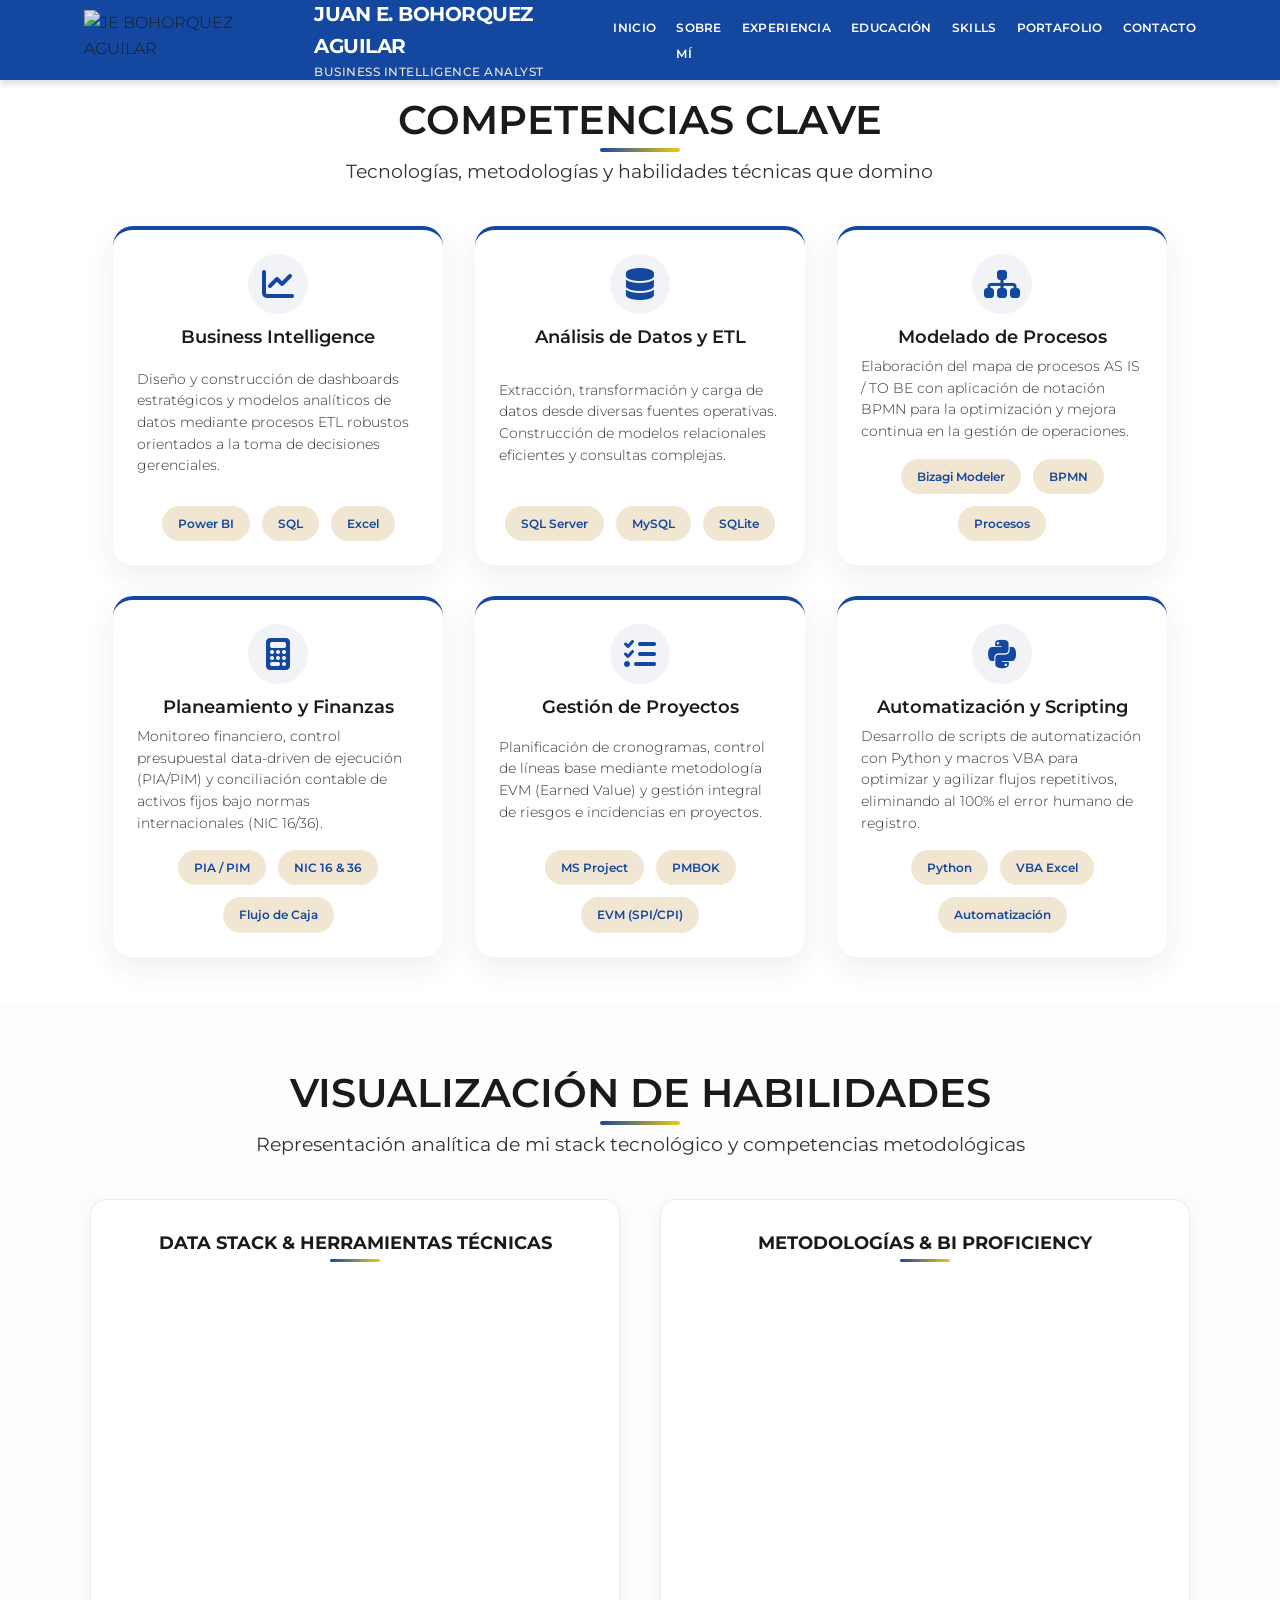
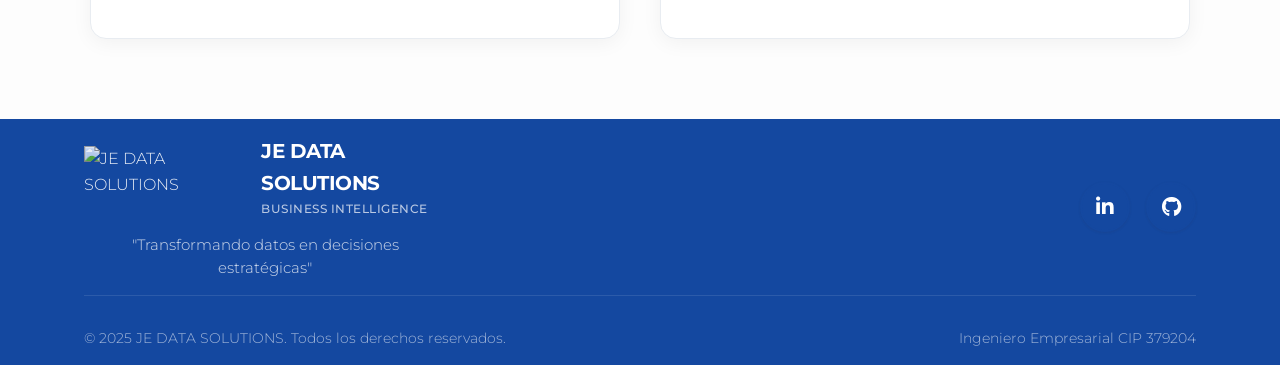
==== competencias.html @ fdb1cf6c "feat: implement portfolio sub-pages including competencies, contact, education, experience, and proj" ====
<!DOCTYPE html>
<html lang="es">

<head>
    <meta charset="UTF-8">
    <meta name="viewport" content="width=device-width, initial-scale=1.0">
    <title>Competencias y Skills | JUAN E. BOHORQUEZ AGUILAR</title>
    <link rel="icon" type="image/x-icon" href="icon/barchart.ico" />
    <link rel="stylesheet" href="style.css">
    <!-- Fonts -->
    <link rel="preconnect" href="https://fonts.googleapis.com">
    <link rel="preconnect" href="https://fonts.gstatic.com" crossorigin>
    <link href="https://fonts.googleapis.com/css2?family=Montserrat:wght@200;300;400;500;600;700&display=swap"
        rel="stylesheet">
    <link href="https://cdnjs.cloudflare.com/ajax/libs/font-awesome/6.4.0/css/all.min.css" rel="stylesheet">
    <!-- Chart.js CDN -->
    <script src="https://cdn.jsdelivr.net/npm/chart.js"></script>
    <style>
        /* Estilos premium para gráficos */
        .charts-section {
            padding: 4rem 0 5rem 0;
            background: #fdfdfd;
        }

        .charts-container {
            display: grid;
            grid-template-columns: repeat(auto-fit, minmax(400px, 1fr));
            gap: 2.5rem;
            max-width: 1100px;
            margin: 0 auto;
        }

        @media (max-width: 768px) {
            .charts-container {
                grid-template-columns: 1fr;
                gap: 1.5rem;
            }
        }

        .chart-card {
            background: var(--white);
            border-radius: 16px;
            padding: 2rem;
            box-shadow: 0 4px 20px rgba(0, 0, 0, 0.05);
            border: 1px solid #e8ecf1;
            transition: var(--transition);
        }

        .chart-card:hover {
            transform: translateY(-4px);
            box-shadow: 0 10px 30px rgba(20, 72, 160, 0.08);
            border-color: var(--primary-blue);
        }

        .chart-card h3 {
            font-size: 1.15rem;
            font-weight: 700;
            color: var(--dark-charcoal);
            margin-bottom: 1.5rem;
            text-align: center;
            position: relative;
            padding-bottom: 0.5rem;
        }

        .chart-card h3::after {
            content: '';
            position: absolute;
            bottom: 0;
            left: 50%;
            transform: translateX(-50%);
            width: 50px;
            height: 3px;
            background: linear-gradient(90deg, var(--primary-blue), var(--accent-gold));
            border-radius: 2px;
        }

        .chart-wrapper {
            position: relative;
            width: 100%;
            height: 320px;
        }
    </style>
</head>

<body>
    <!-- Header -->
    <header class="header">
        <div class="container">
            <div class="header-content">
                <div class="logo-group">
                    <img src="img/logo.png" alt="JE BOHORQUEZ AGUILAR" class="brand-logo">
                    <div class="brand">
                        <span class="brand-name">JUAN E. BOHORQUEZ AGUILAR</span>
                        <span class="brand-tagline">Business Intelligence Analyst</span>
                    </div>
                </div>

                <button class="menu-toggle" id="menuToggle" aria-label="Abrir menú">
                    <span class="hamburger"></span>
                </button>

                <nav class="navigation" id="navigation">
                    <ul class="nav-menu" id="navMenu">
                        <li><a href="index.html" class="nav-link">INICIO</a></li>
                        <li><a href="index.html#sobremi" class="nav-link">SOBRE MÍ</a></li>
                        <li><a href="experiencia.html" class="nav-link">EXPERIENCIA</a></li>
                        <li><a href="educacion.html" class="nav-link">EDUCACIÓN</a></li>
                        <li><a href="competencias.html" class="nav-link active">SKILLS</a></li>
                        <li><a href="portfolio.html" class="nav-link">PORTAFOLIO</a></li>
                        <li><a href="contacto.html" class="nav-link">CONTACTO</a></li>
                    </ul>
                </nav>
            </div>
        </div>
    </header>

    <!-- Space for fixed header -->
    <div style="height: 80px;"></div>

    <!-- Competencias Section -->
    <section id="competencias" class="competences">
        <div class="container">
            <div class="section-header">
                <h2 class="section-title">COMPETENCIAS CLAVE</h2>
                <p class="section-subtitle">Tecnologías, metodologías y habilidades técnicas que domino</p>
            </div>

            <div class="competences-grid">
                <!-- Card 1 -->
                <div class="competence-card">
                    <div class="competence-icon">
                        <i class="fas fa-chart-line"></i>
                    </div>
                    <h3>Business Intelligence</h3>
                    <p>Diseño y construcción de dashboards estratégicos y modelos analíticos de datos mediante procesos ETL robustos orientados a la toma de decisiones gerenciales.</p>
                    <div class="tools-list">
                        <span class="tool-tag">Power BI</span>
                        <span class="tool-tag">SQL</span>
                        <span class="tool-tag">Excel</span>
                    </div>
                </div>

                <!-- Card 2 -->
                <div class="competence-card">
                    <div class="competence-icon">
                        <i class="fas fa-database"></i>
                    </div>
                    <h3>Análisis de Datos y ETL</h3>
                    <p>Extracción, transformación y carga de datos desde diversas fuentes operativas. Construcción de modelos relacionales eficientes y consultas complejas.</p>
                    <div class="tools-list">
                        <span class="tool-tag">SQL Server</span>
                        <span class="tool-tag">MySQL</span>
                        <span class="tool-tag">SQLite</span>
                    </div>
                </div>

                <!-- Card 3 -->
                <div class="competence-card">
                    <div class="competence-icon">
                        <i class="fas fa-sitemap"></i>
                    </div>
                    <h3>Modelado de Procesos</h3>
                    <p>Elaboración del mapa de procesos AS IS / TO BE con aplicación de notación BPMN para la optimización y mejora continua en la gestión de operaciones.</p>
                    <div class="tools-list">
                        <span class="tool-tag">Bizagi Modeler</span>
                        <span class="tool-tag">BPMN</span>
                        <span class="tool-tag">Procesos</span>
                    </div>
                </div>

                <!-- Card 4 -->
                <div class="competence-card">
                    <div class="competence-icon">
                        <i class="fas fa-calculator"></i>
                    </div>
                    <h3>Planeamiento y Finanzas</h3>
                    <p>Monitoreo financiero, control presupuestal data-driven de ejecución (PIA/PIM) y conciliación contable de activos fijos bajo normas internacionales (NIC 16/36).</p>
                    <div class="tools-list">
                        <span class="tool-tag">PIA / PIM</span>
                        <span class="tool-tag">NIC 16 & 36</span>
                        <span class="tool-tag">Flujo de Caja</span>
                    </div>
                </div>

                <!-- Card 5 -->
                <div class="competence-card">
                    <div class="competence-icon">
                        <i class="fas fa-tasks"></i>
                    </div>
                    <h3>Gestión de Proyectos</h3>
                    <p>Planificación de cronogramas, control de líneas base mediante metodología EVM (Earned Value) y gestión integral de riesgos e incidencias en proyectos.</p>
                    <div class="tools-list">
                        <span class="tool-tag">MS Project</span>
                        <span class="tool-tag">PMBOK</span>
                        <span class="tool-tag">EVM (SPI/CPI)</span>
                    </div>
                </div>

                <!-- Card 6 -->
                <div class="competence-card">
                    <div class="competence-icon">
                        <i class="fab fa-python"></i>
                    </div>
                    <h3>Automatización y Scripting</h3>
                    <p>Desarrollo de scripts de automatización con Python y macros VBA para optimizar y agilizar flujos repetitivos, eliminando al 100% el error humano de registro.</p>
                    <div class="tools-list">
                        <span class="tool-tag">Python</span>
                        <span class="tool-tag">VBA Excel</span>
                        <span class="tool-tag">Automatización</span>
                    </div>
                </div>
            </div>
        </div>
    </section>

    <!-- Visualización Estadística Section -->
    <section class="charts-section">
        <div class="container">
            <div class="section-header">
                <h2 class="section-title">VISUALIZACIÓN DE HABILIDADES</h2>
                <p class="section-subtitle">Representación analítica de mi stack tecnológico y competencias metodológicas</p>
            </div>

            <div class="charts-container">
                <!-- Tech Stack Chart -->
                <div class="chart-card">
                    <h3>DATA STACK & HERRAMIENTAS TÉCNICAS</h3>
                    <div class="chart-wrapper">
                        <canvas id="techStackChart"></canvas>
                    </div>
                </div>

                <!-- Methodology Chart -->
                <div class="chart-card">
                    <h3>METODOLOGÍAS & BI PROFICIENCY</h3>
                    <div class="chart-wrapper">
                        <canvas id="methodologyChart"></canvas>
                    </div>
                </div>
            </div>
        </div>
    </section>

    <!-- Footer -->
    <footer class="footer">
        <div class="container">
            <div class="footer-content">
                <div class="footer-brand">
                    <div class="logo-group">
                        <img src="img/logo.png" alt="JE DATA SOLUTIONS" class="brand-logo">
                        <div class="brand">
                            <span class="brand-name">JE DATA SOLUTIONS</span>
                            <span class="brand-tagline">Business Intelligence</span>
                        </div>
                    </div>
                    <p class="footer-description">
                        "Transformando datos en decisiones estratégicas"
                    </p>
                </div>

                <div class="footer-links" style="display: flex; justify-content: flex-end; align-items: center;">
                    <div class="footer-column">
                        <div class="social-links">
                            <a href="#" class="social-link">
                                <i class="fab fa-linkedin-in"></i>
                            </a>
                            <a href="#" class="social-link">
                                <i class="fab fa-github"></i>
                            </a>
                        </div>
                    </div>
                </div>
            </div>

            <div class="footer-bottom">
                <div class="copyright">
                    <p>&copy; 2025 JE DATA SOLUTIONS. Todos los derechos reservados.</p>
                </div>
                <div class="footer-credits">
                    <p>Ingeniero Empresarial CIP 379204</p>
                </div>
            </div>
        </div>
    </footer>

    <script src="script.js"></script>
    <script>
        // Configuración de los Gráficos de Competencias con los colores corporativos
        document.addEventListener('DOMContentLoaded', () => {
            const primaryNavy = '#1448a0';
            const accentGold = '#f2c911';
            const charcoal = '#1a1a1a';
            const mediumGray = '#333333';

            // Chart 1: Data Stack (Horizontal Bar Chart)
            const ctx1 = document.getElementById('techStackChart').getContext('2d');
            
            // Creamos un degradado hermoso
            const gradientBlue = ctx1.createLinearGradient(0, 0, 400, 0);
            gradientBlue.addColorStop(0, '#1448a0');
            gradientBlue.addColorStop(1, '#2f74e5');

            new Chart(ctx1, {
                type: 'bar',
                data: {
                    labels: ['Power BI', 'Microsoft Excel', 'SQL (Server/MySQL)', 'Bizagi Modeler', 'MS Project', 'VBA (Excel)', 'Python'],
                    datasets: [{
                        label: 'Nivel de Dominio (%)',
                        data: [95, 95, 90, 90, 85, 80, 65],
                        backgroundColor: gradientBlue,
                        hoverBackgroundColor: '#f2c911',
                        borderRadius: 8,
                        borderWidth: 0,
                        barPercentage: 0.7
                    }]
                },
                options: {
                    indexAxis: 'y',
                    responsive: true,
                    maintainAspectRatio: false,
                    plugins: {
                        legend: {
                            display: false
                        },
                        tooltip: {
                            backgroundColor: 'rgba(26, 26, 26, 0.95)',
                            titleFont: { family: 'Montserrat', weight: 'bold' },
                            bodyFont: { family: 'Montserrat' },
                            callbacks: {
                                label: function(context) {
                                    return ` Dominio: ${context.raw}%`;
                                }
                            }
                        }
                    },
                    scales: {
                        x: {
                            max: 100,
                            ticks: {
                                font: { family: 'Montserrat', size: 10, weight: 500 },
                                color: mediumGray,
                                callback: function(value) { return value + '%'; }
                            },
                            grid: {
                                color: '#e8ecf1'
                            }
                        },
                        y: {
                            ticks: {
                                font: { family: 'Montserrat', size: 11, weight: 600 },
                                color: charcoal
                            },
                            grid: {
                                display: false
                            }
                        }
                    }
                }
            });

            // Chart 2: Metodologías y Habilidades BI (Radar Chart)
            const ctx2 = document.getElementById('methodologyChart').getContext('2d');

            new Chart(ctx2, {
                type: 'radar',
                data: {
                    labels: ['Business Intelligence', 'Gestión por Procesos', 'Datamarts & ETL', 'Monitoreo PIA/PIM', 'Activos Fijos (NIC)', 'Gestión de Proyectos'],
                    datasets: [{
                        label: 'Nivel Competitivo',
                        data: [95, 90, 90, 90, 85, 85],
                        backgroundColor: 'rgba(20, 72, 160, 0.15)',
                        borderColor: primaryNavy,
                        borderWidth: 2,
                        pointBackgroundColor: accentGold,
                        pointBorderColor: primaryNavy,
                        pointBorderWidth: 1.5,
                        pointRadius: 4,
                        pointHoverRadius: 6
                    }]
                },
                options: {
                    responsive: true,
                    maintainAspectRatio: false,
                    plugins: {
                        legend: {
                            display: false
                        },
                        tooltip: {
                            backgroundColor: 'rgba(26, 26, 26, 0.95)',
                            titleFont: { family: 'Montserrat', weight: 'bold' },
                            bodyFont: { family: 'Montserrat' }
                        }
                    },
                    scales: {
                        r: {
                            angleLines: {
                                color: '#e8ecf1'
                            },
                            grid: {
                                color: '#e8ecf1'
                            },
                            pointLabels: {
                                font: { family: 'Montserrat', size: 10, weight: 600 },
                                color: charcoal
                            },
                            ticks: {
                                display: false,
                                max: 100
                            },
                            suggestedMin: 50,
                            suggestedMax: 100
                        }
                    }
                }
            });
        });
    </script>
</body>

</html>
---- style.css ----
/* ==========================================================================
   1. VARIABLES & RESET
   ========================================================================== */
:root {
    /* Royal Blue & Cream Professional Palette */
    --primary-navy: #1448a0;
    /* Bright Navy Blue (New Primary) */
    --primary-blue: #1448a0;
    /* Updated to Navy as requested */
    --accent-teal: #f2c911;
    /* Updated to match Gold/Yellow preference */
    --accent-gold: #f2c911;
    /* Vibrant Gold to pair with Navy */
    --dark-charcoal: #1a1a1a;
    /* Intense Dark Text */
    --medium-gray: #333333;
    /* Medium Dark Text */
    --light-gray: #f0e6d2;
    /* Adjusted Mocaccino/Cream (Slightly warmer) */
    --white: #ffffff;
    /* Pure White */

    /* Efectos - Warmer Shadows */
    --shadow-sm: 0 1px 3px rgba(62, 39, 35, 0.1);
    --shadow-md: 0 4px 6px rgba(62, 39, 35, 0.15);
    --shadow-lg: 0 10px 15px -3px rgba(62, 39, 35, 0.15);
    --shadow-xl: 0 20px 25px -5px rgba(62, 39, 35, 0.2);
    --border-radius: 4px;
    /* More architectural/square */
    --transition: all 0.4s cubic-bezier(0.25, 0.46, 0.45, 0.94);
}

* {
    margin: 0;
    padding: 0;
    box-sizing: border-box;
}

html {
    scroll-behavior: smooth;
    font-size: 16px;
}

body {
    font-family: 'Montserrat', sans-serif;
    line-height: 1.6;
    color: var(--dark-charcoal);
    background-color: var(--white);
    overflow-x: hidden;
    font-weight: 300;
    /* Lighter weight for elegance */
}

/* ==========================================================================
   2. GLOBAL LAYOUT & TYPOGRAPHY
   ========================================================================== */
.container {
    width: 90%;
    max-width: 1200px;
    margin: 0 auto;
    padding: 0 20px;
}

/* Typography elements */
h1,
h2,
h3,
h4,
h5,
h6 {
    font-family: 'Montserrat', sans-serif;
    font-weight: 600;
    line-height: 1.2;
    margin-bottom: 0.8rem;
}

h1 {
    font-size: clamp(2rem, 5vw, 3rem);
    font-weight: 700;
}

h2 {
    font-size: clamp(1.75rem, 4vw, 2.5rem);
    text-align: center;
}

h3 {
    font-size: clamp(1.4rem, 3vw, 1.8rem);
}

p {
    margin-bottom: 0.8rem;
    font-size: 0.95rem;
    line-height: 1.5;
    text-align: left;
}

/* Helper Classes */
.accent-text {
    color: var(--primary-blue);
    font-weight: 600;
}

/* Global Section Headers */
.section-header {
    text-align: center;
    text-align: center;
    margin-bottom: 2.5rem;
}

.section-header p,
.contact-header p,
.hero-description {
    text-align: center;
}

.section-title {
    font-size: clamp(1.75rem, 4vw, 2.5rem);
    color: var(--dark-charcoal);
    margin-bottom: 0.8rem;
    position: relative;
}

.section-title::after {
    content: '';
    position: absolute;
    bottom: -0.5rem;
    left: 50%;
    transform: translateX(-50%);
    width: 80px;
    height: 4px;
    background: linear-gradient(90deg, var(--primary-blue), var(--accent-gold));
    border-radius: 2px;
}

.section-subtitle {
    font-size: 1.2rem;
    color: var(--medium-gray);
    font-weight: 400;
}

/* Global Buttons */
.btn {
    display: inline-flex;
    align-items: center;
    gap: 0.6rem;
    padding: 0.8rem 1.75rem;
    border-radius: var(--border-radius);
    text-decoration: none;
    font-weight: 600;
    font-size: 0.95rem;
    text-transform: uppercase;
    letter-spacing: 0.5px;
    transition: var(--transition);
    border: none;
    cursor: pointer;
    position: relative;
    overflow: hidden;
}

.btn::before {
    content: '';
    position: absolute;
    top: 0;
    left: -100%;
    width: 100%;
    height: 100%;
    background: linear-gradient(90deg, transparent, rgba(255, 255, 255, 0.2), transparent);
    transition: left 0.5s;
}

.btn:hover::before {
    left: 100%;
}

.btn-primary {
    background: linear-gradient(135deg, var(--primary-blue), #0d3880);
    /* Gradient from Primary to slightly darker */
    color: var(--white);
    box-shadow: var(--shadow-md);
}

.btn-primary:hover {
    transform: translateY(-2px);
    box-shadow: var(--shadow-lg);
}

.btn-secondary {
    background: transparent;
    color: var(--primary-blue);
    border: 2px solid var(--primary-blue);
}

.btn-secondary:hover {
    background: var(--primary-blue);
    color: var(--white);
    transform: translateY(-2px);
}

.btn-outline {
    background: var(--primary-blue);
    color: var(--white);
    border: 2px solid var(--primary-blue);
    box-shadow: var(--shadow-md);
}

.btn-outline:hover {
    background: var(--accent-gold);
    color: var(--primary-navy);
    border-color: var(--accent-gold);
    transform: translateY(-2px);
}

.btn-full {
    width: 100%;
    justify-content: center;
}

/* ==========================================================================
   3. HEADER & NAVIGATION
   ========================================================================== */
.header {
    position: fixed;
    top: 0;
    left: 0;
    width: 100%;
    background: var(--primary-navy);
    z-index: 1000;
    transition: var(--transition);
    box-shadow: var(--shadow-md);
}

.header.scrolled {
    background: var(--primary-navy);
    box-shadow: var(--shadow-lg);
}

.header-content {
    display: flex;
    align-items: center;
    justify-content: space-between;
    padding: 1rem 0;
    height: 80px;
}

/* Branding */
.logo-group {
    display: flex;
    align-items: center;
    gap: 1rem;
}

.brand-logo {
    height: 60px;
    width: auto;
    opacity: 0.9;
    transition: var(--transition);
}

.brand-logo:hover {
    opacity: 1;
    transform: scale(1.05);
}

.brand {
    display: flex;
    flex-direction: column;
}

.brand-name {
    font-size: 1.25rem;
    font-weight: 700;
    color: var(--white);
    letter-spacing: -0.5px;
}

.brand-tagline {
    font-size: 0.75rem;
    font-weight: 500;
    color: var(--light-gray);
    letter-spacing: 0.5px;
    text-transform: uppercase;
}

/* Navigation */
.navigation {
    display: flex;
    align-items: center;
}

.nav-menu {
    display: flex;
    list-style: none;
    gap: 1.25rem;
    margin: 0;
    padding: 0;
}

.nav-link {
    text-decoration: none;
    color: var(--white);
    font-weight: 600;
    font-size: 0.78rem;
    text-transform: uppercase;
    letter-spacing: 0.3px;
    padding: 0.4rem 0;
    position: relative;
    transition: var(--transition);
}

.nav-link::after {
    content: '';
    position: absolute;
    bottom: 0;
    left: 0;
    width: 0;
    height: 2px;
    background: var(--accent-teal);
    transition: var(--transition);
}

.nav-link:hover::after,
.nav-link.active::after {
    width: 100%;
}

.nav-link:hover,
.nav-link.active {
    color: var(--accent-teal);
}

/* Mobile Menu Toggle */
.menu-toggle {
    display: none;
    background: none;
    border: none;
    cursor: pointer;
    padding: 0.5rem;
    z-index: 1001;
}

.hamburger {
    display: block;
    width: 24px;
    height: 2px;
    background: var(--white);
    position: relative;
    transition: var(--transition);
}

.hamburger::before,
.hamburger::after {
    content: '';
    position: absolute;
    width: 24px;
    height: 2px;
    background: var(--white);
    transition: var(--transition);
}

.hamburger::before {
    top: -6px;
}

.hamburger::after {
    top: 6px;
}

.menu-toggle.active .hamburger {
    background: transparent;
}

.menu-toggle.active .hamburger::before {
    transform: rotate(45deg);
    top: 0;
}

.menu-toggle.active .hamburger::after {
    transform: rotate(-45deg);
    top: 0;
}

/* ==========================================================================
   4. HERO SECTION (#inicio)
   ========================================================================== */
.hero {
    background: linear-gradient(135deg, var(--light-gray) 0%, #ffffff 100%);
    padding: 140px 0 80px;
    min-height: 100vh;
    display: flex;
    align-items: center;
    position: relative;
    overflow: hidden;
}

.hero::before {
    content: '';
    position: absolute;
    top: 0;
    right: 0;
    width: 50%;
    height: 100%;
    background: linear-gradient(135deg, rgba(42, 157, 143, 0.05) 0%, rgba(233, 196, 106, 0.05) 100%);
    clip-path: polygon(100% 0, 100% 100%, 0 100%);
}

.hero-grid {
    display: grid;
    grid-template-columns: 1fr 1fr;
    gap: 4rem;
    align-items: center;
    position: relative;
    z-index: 2;
}

.hero-content {
    display: flex;
    flex-direction: column;
    align-items: flex-start;
}

/* Hero Elements */
.professional-badge {
    display: inline-flex;
    align-items: center;
    gap: 0.75rem;
    background: linear-gradient(135deg, var(--primary-blue), var(--accent-teal));
    color: var(--white);
    padding: 0.75rem 1.5rem;
    border-radius: 50px;
    font-size: 0.875rem;
    font-weight: 600;
    text-transform: uppercase;
    letter-spacing: 0.5px;
    margin: 0 auto 2rem auto;
    box-shadow: var(--shadow-md);
}

.badge-logo {
    height: 30px;
    width: auto;
    opacity: 0.9;
}

.hero-title {
    width: 100%;
    text-align: center !important;
}

.greeting {
    display: block;
    font-size: 1.5rem;
    font-weight: 400;
    color: var(--medium-gray);
    margin-bottom: 0.5rem;
}

.name-highlight {
    display: block;
    font-size: 2.5rem;
    font-weight: 700;
    color: var(--primary-blue);
}

.hero-subtitle {
    font-size: 1.5rem;
    font-weight: 500;
    color: var(--dark-charcoal);
    margin-bottom: 2rem;
    line-height: 1.4;
}

.hero-description {
    font-size: 1.2rem;
    color: var(--medium-gray);
    margin-bottom: 3rem;
    line-height: 1.7;
    text-align: center;
    /* Centered Text */
    max-width: 800px;
    /* Constrain width for better reading */
    margin-left: auto;
    margin-right: auto;
}

.hero-description strong {
    color: var(--primary-blue);
    font-weight: 600;
}

.cta-group {
    display: flex;
    gap: 1rem;
    margin-bottom: 3rem;
    flex-wrap: wrap;
    justify-content: center;
    /* Centered Buttons */
    width: 100%;
    /* Ensure full width for centering */
}

/* Social Proof */
.social-proof {
    display: flex;
    gap: 2rem;
    padding-top: 2rem;
    border-top: 1px solid var(--light-gray);
    justify-content: center;
    /* Centered Stats */
    width: 100%;
    /* Ensure full width for centering */
}

.stat {
    text-align: center;
}

.stat-number {
    display: block;
    font-size: 2rem;
    font-weight: 700;
    color: var(--primary-blue);
    line-height: 1;
}

.stat-label {
    font-size: 0.875rem;
    color: var(--medium-gray);
    font-weight: 500;
}

/* Hero Visual & Animations */
.hero-visual {
    display: flex;
    justify-content: center;
    align-items: center;
}

.image-container {
    position: relative;
    width: 100%;
    max-width: 500px;
    margin: 0 auto;
}

.profile-image {
    width: 170%;
    height: auto;
    border-radius: 20px;
    /* Improved Rounding */
    box-shadow: var(--shadow-xl);
    transition: var(--transition);
}

.profile-image:hover {
    transform: scale(1.02);
}

.floating-elements {
    position: absolute;
    top: 0;
    left: 0;
    width: 100%;
    height: 100%;
}

.floating-card {
    position: absolute;
    display: flex;
    align-items: center;
    gap: 0.5rem;
    background: var(--white);
    padding: 0.75rem 1rem;
    border-radius: 50px;
    box-shadow: var(--shadow-lg);
    font-weight: 600;
    font-size: 0.875rem;
    animation: float 3s ease-in-out infinite;
}

.floating-card.python {
    top: 10%;
    left: 10%;
    animation-delay: 0s;
    color: #3776ab;
}

.floating-card.powerbi {
    bottom: 35%;
    left: 5%;
    animation-delay: 2s;
    color: #f2c911;
}

.floating-card.sql {
    top: 15%;
    right: -50%;
    animation-delay: 1s;
    color: var(--primary-blue);
}

/* Scroll Indicator */
.scroll-indicator {
    position: absolute;
    bottom: 2rem;
    left: 50%;
    transform: translateX(-50%);
}

.scroll-arrow {
    width: 2px;
    height: 30px;
    background: var(--medium-gray);
    position: relative;
    animation: scroll 3s infinite;
}

.scroll-arrow::before {
    content: '';
    position: absolute;
    bottom: -8px;
    left: 50%;
    transform: translateX(-50%);
    width: 10px;
    height: 10px;
    border-right: 2px solid var(--medium-gray);
    border-bottom: 2px solid var(--medium-gray);
    transform: translateX(-50%) rotate(45deg);
}

/* ==========================================================================
   5. ABOUT SECTION (#sobremi)
   ========================================================================== */
.about {
    padding: 10px 0;
    background: var(--light-gray);
    /* Elegant Cream */
}

.about-grid {
    display: grid;
    grid-template-columns: 0.7fr 1.3fr;
    /* More space for text */
    gap: 2rem;
    align-items: center;
}

.about-image {
    position: relative;
    max-width: 350px;
    /* Restrict image size */
    margin: 0 auto;
}

.image-frame {
    border-radius: 20px;
    /* Improved Rounding */
    overflow: hidden;
    box-shadow: var(--shadow-xl);
}

.image-frame img {
    width: 100%;
    height: auto;
    transition: var(--transition);
}

.image-frame:hover img {
    transform: scale(1.05);
}

.about-content {
    display: flex;
    flex-direction: column;
    gap: 1rem;
}

.experience-highlight h3 {
    color: var(--dark-charcoal);
    font-size: 1.8rem;
    text-align: center;
    margin-bottom: 0.5rem;
}

.experience-highlight p,
.philosophy p {
    text-align: justify;
    min-height: 4.5em;
    /* Reserve space for typewriter */
}

/* Typewriter Cursor */
.typing-cursor::after {
    content: '|';
    animation: blink 1s step-start infinite;
    color: var(--primary-blue);
}

@keyframes blink {
    50% {
        opacity: 0;
    }
}

.achievement-showcase {
    background: linear-gradient(135deg, var(--white), #f8f9fa);
    /* Clean White/Gradient */
    padding: 1.5rem;
    border-radius: var(--border-radius);
    border-left: 4px solid var(--primary-navy);
    /* Royal Blue Border */
    box-shadow: var(--shadow-md);
}

.achievement-showcase h4 {
    color: var(--dark-charcoal);
    margin-bottom: 0.5rem;
    text-transform: uppercase;
    letter-spacing: 0.5px;
    font-size: 0.9rem;
}

.achievement-list {
    list-style: none;
    margin-top: 0.5rem;
}

.achievement-list li {
    display: flex;
    align-items: flex-start;
    gap: 0.5rem;
    margin-bottom: 0.5rem;
    font-size: 0.9rem;
}

.achievement-list li span {
    display: inline;
    white-space: normal;
}

.achievement-list li i {
    color: var(--primary-navy);
    margin-top: 0.25rem;
    flex-shrink: 0;
}

.professional-quote {
    font-style: italic;
    font-size: 1rem;
    /* Reduced size */
    font-weight: 600;
    /* Bold weight for impact */
    color: var(--primary-navy);
    /* Highlight Color */
    padding: 1rem;
    border-left: 4px solid var(--primary-navy);
    background: var(--white);
    /* White background */
    border-radius: var(--border-radius);
    margin: 0.75rem 0;
    /* Reduced margin */
    text-align: center;
    /* Centered Text */
    min-height: 3em;
    /* Reserve space for animation */
}

.action-buttons {
    display: flex;
    gap: 1rem;
    flex-wrap: wrap;
    justify-content: center;
    /* Centered Buttons */
    margin-top: 1.5rem;
    /* Space above buttons */
    padding-bottom: 2rem;
    /* Space below buttons */
}

/* ==========================================================================
   6. COMPETENCES SECTION (#competencias)
   ========================================================================== */
.competences {
    padding: 1rem 2rem 3rem 2rem;
    /* Significantly reduced top padding */
    background: var(--white);
    /* White Background */
    min-height: 100vh;
    /* Full Viewport Height */
    display: flex;
    flex-direction: column;
    justify-content: flex-start;
    /* Align to top */
}

.competences-grid {
    display: grid;
    grid-template-columns: repeat(auto-fit, minmax(300px, 1fr));
    gap: 2rem;
    width: 100%;
    max-width: 1400px;
    margin: 0 auto;
}

#inicio {
    padding-top: 120px;
    padding-bottom: 60px;
    background: linear-gradient(135deg, var(--white) 0%, #f0f4f8 100%);
    /* Subtle gradient for depth */
    position: relative;
    overflow: hidden;
}

.competence-card {
    background: var(--white);
    padding: 1.5rem 1.5rem;
    /* Compact padding */
    border-radius: 20px;
    /* Rounder corners */
    box-shadow: 0 10px 30px rgba(10, 36, 80, 0.08);
    /* Stronger Initial Shadow */
    transition: var(--transition);
    text-align: center;
    border-top: 4px solid var(--primary-blue);
    display: flex;
    flex-direction: column;
    height: 100%;
    min-height: 320px;
    /* Further reduced minimum height */
    justify-content: space-between;
    /* Distribute content */
    align-items: center;
}

.competence-card:hover {
    transform: translateY(-10px) scale(1.02);
    /* Lift and Zoom */
    box-shadow: 0 25px 50px rgba(10, 36, 80, 0.25);
    /* Deep Dramatic Shadow */
    border-top-color: var(--accent-gold);
    /* Gold Highlight */
}

.competence-icon {
    font-size: 2rem;
    /* meaningful size */
    color: var(--primary-blue);
    margin-bottom: 0.75rem;
    background: rgba(10, 36, 80, 0.05);
    width: 60px;
    /* Compact icon container */
    height: 60px;
    display: flex;
    align-items: center;
    justify-content: center;
    border-radius: 50%;
}

.competence-card h3 {
    color: var(--dark-charcoal);
    margin-bottom: 0.5rem;
    /* Tighter margin */
    font-size: 1.15rem;
}

.competence-card p {
    color: var(--medium-gray);
    margin-bottom: 1rem;
    /* Tighter margin */
    font-size: 0.9rem;
    flex-grow: 1;
    /* Push tools to bottom */
    display: flex;
    align-items: center;
}

.tools-list {
    display: flex;
    flex-wrap: wrap;
    gap: 0.75rem;
    justify-content: center;
    width: 100%;
}

.tool-tag {
    background: var(--light-gray);
    color: var(--primary-blue);
    padding: 0.5rem 1rem;
    border-radius: 50px;
    font-size: 0.75rem;
    /* Reduced font size */
    font-weight: 600;
    transition: var(--transition);
}

.tool-tag:hover {
    background: var(--primary-blue);
    color: var(--white);
}

/* ==========================================================================
   6.5 EXPERIENCE SECTION (#experiencia)
   ========================================================================== */
.experience-section {
    padding: 5rem 0;
    background: var(--white);
}

/* Timeline Layout */
.timeline {
    position: relative;
    padding-left: 3rem;
    max-width: 900px;
    margin: 0 auto;
}

.timeline::before {
    content: '';
    position: absolute;
    left: 15px;
    top: 0;
    bottom: 0;
    width: 3px;
    background: linear-gradient(180deg, var(--primary-blue), var(--accent-gold));
    border-radius: 2px;
}

.timeline-item {
    position: relative;
    margin-bottom: 2.5rem;
    padding-left: 1.5rem;
}

.timeline-item:last-child {
    margin-bottom: 0;
}

.timeline-marker {
    position: absolute;
    left: -2.5rem;
    top: 0.25rem;
    width: 36px;
    height: 36px;
    background: linear-gradient(135deg, var(--primary-blue), #0d3880);
    border-radius: 50%;
    display: flex;
    align-items: center;
    justify-content: center;
    color: var(--white);
    font-size: 0.85rem;
    box-shadow: 0 4px 12px rgba(20, 72, 160, 0.35);
    z-index: 2;
}

.timeline-content {
    background: var(--white);
    border-radius: 16px;
    padding: 1.75rem;
    box-shadow: 0 4px 20px rgba(0, 0, 0, 0.06);
    border: 1px solid #e8ecf1;
    transition: var(--transition);
}

.timeline-content:hover {
    transform: translateY(-4px);
    box-shadow: 0 12px 30px rgba(20, 72, 160, 0.12);
    border-color: var(--primary-blue);
}

.timeline-header {
    display: flex;
    justify-content: space-between;
    align-items: flex-start;
    flex-wrap: wrap;
    gap: 0.75rem;
    margin-bottom: 1.25rem;
}

.timeline-title-group h3 {
    font-size: 1.2rem;
    color: var(--dark-charcoal);
    margin-bottom: 0.25rem;
}

.company-name {
    font-size: 0.95rem;
    font-weight: 600;
    color: var(--primary-blue);
}

.timeline-date {
    display: inline-flex;
    align-items: center;
    gap: 0.4rem;
    font-size: 0.8rem;
    font-weight: 600;
    color: var(--white);
    background: linear-gradient(135deg, var(--primary-blue), #0d3880);
    padding: 0.4rem 1rem;
    border-radius: 50px;
    white-space: nowrap;
}

.timeline-details {
    list-style: none;
    padding: 0;
    margin: 0 0 1.25rem 0;
}

.timeline-details li {
    display: flex;
    align-items: flex-start;
    gap: 0.6rem;
    margin-bottom: 0.6rem;
    font-size: 0.9rem;
    line-height: 1.5;
    color: var(--medium-gray);
}

.timeline-details li i {
    color: var(--accent-gold);
    margin-top: 0.2rem;
    flex-shrink: 0;
    font-size: 0.8rem;
}

.timeline-details li strong {
    color: var(--dark-charcoal);
}

.timeline-tags {
    display: flex;
    flex-wrap: wrap;
    gap: 0.5rem;
}

.timeline-tag {
    background: rgba(20, 72, 160, 0.08);
    color: var(--primary-blue);
    padding: 0.3rem 0.85rem;
    border-radius: 50px;
    font-size: 0.75rem;
    font-weight: 600;
    transition: var(--transition);
}

.timeline-tag:hover {
    background: var(--primary-blue);
    color: var(--white);
}

/* ==========================================================================
   6.6 EDUCATION SECTION (#educacion)
   ========================================================================== */
.education-section {
    padding: 5rem 0;
    background: var(--light-gray);
}

.education-grid {
    display: grid;
    grid-template-columns: 1fr;
    gap: 2.5rem;
    max-width: 900px;
    margin: 0 auto;
}

.category-header {
    display: flex;
    align-items: center;
    gap: 0.75rem;
    margin-bottom: 1.25rem;
}

.category-header i {
    font-size: 1.5rem;
    color: var(--primary-blue);
}

.category-header h3 {
    font-size: 1.3rem;
    color: var(--dark-charcoal);
    margin-bottom: 0;
}

.education-cards {
    display: grid;
    gap: 1rem;
}

.education-card {
    background: var(--white);
    border-radius: 14px;
    padding: 1.25rem 1.5rem;
    display: flex;
    align-items: center;
    justify-content: space-between;
    gap: 1rem;
    box-shadow: 0 2px 12px rgba(0, 0, 0, 0.04);
    border: 1px solid #e8ecf1;
    transition: var(--transition);
}

.education-card:hover {
    transform: translateX(6px);
    box-shadow: 0 6px 20px rgba(20, 72, 160, 0.1);
    border-left: 3px solid var(--primary-blue);
}

.education-card.featured {
    background: linear-gradient(135deg, var(--primary-blue), #0d3880);
    color: var(--white);
    border: none;
    box-shadow: 0 8px 25px rgba(20, 72, 160, 0.3);
}

.education-card.featured:hover {
    transform: translateX(6px) translateY(-2px);
    box-shadow: 0 12px 30px rgba(20, 72, 160, 0.4);
    border-left: none;
}

.education-card.featured .education-icon {
    background: rgba(255, 255, 255, 0.2);
    color: var(--white);
}

.education-card.featured .institution {
    color: rgba(255, 255, 255, 0.8);
}

.education-card.featured .education-year {
    background: var(--accent-gold);
    color: var(--dark-charcoal);
}

.education-card-header {
    display: flex;
    align-items: center;
    gap: 1rem;
    flex: 1;
}

.education-icon {
    width: 44px;
    height: 44px;
    border-radius: 12px;
    background: rgba(20, 72, 160, 0.08);
    display: flex;
    align-items: center;
    justify-content: center;
    color: var(--primary-blue);
    font-size: 1.1rem;
    flex-shrink: 0;
}

.education-info h4 {
    font-size: 0.95rem;
    font-weight: 700;
    color: var(--dark-charcoal);
    margin-bottom: 0.15rem;
}

.education-card.featured .education-info h4 {
    color: var(--white);
}

.institution {
    font-size: 0.8rem;
    color: var(--medium-gray);
    font-weight: 500;
}

.education-year {
    background: rgba(20, 72, 160, 0.08);
    color: var(--primary-blue);
    padding: 0.35rem 1rem;
    border-radius: 50px;
    font-size: 0.75rem;
    font-weight: 700;
    white-space: nowrap;
    flex-shrink: 0;
}

.education-year.active-badge {
    background: linear-gradient(135deg, var(--accent-gold), #d4a90a);
    color: var(--dark-charcoal);
    box-shadow: 0 2px 8px rgba(242, 201, 17, 0.4);
    animation: pulse-badge 2s infinite;
}

@keyframes pulse-badge {
    0%, 100% { box-shadow: 0 2px 8px rgba(242, 201, 17, 0.4); }
    50% { box-shadow: 0 4px 16px rgba(242, 201, 17, 0.6); }
}

/* Recognition */
.recognition-section {
    margin-top: 3rem;
    padding-top: 2.5rem;
    border-top: 2px solid rgba(20, 72, 160, 0.1);
}

.recognition-grid {
    display: grid;
    grid-template-columns: repeat(auto-fit, minmax(280px, 1fr));
    gap: 1.5rem;
    margin-top: 1rem;
}

.recognition-card {
    background: var(--white);
    border-radius: 16px;
    padding: 1.5rem;
    text-align: center;
    box-shadow: 0 4px 16px rgba(0, 0, 0, 0.05);
    border: 1px solid #e8ecf1;
    transition: var(--transition);
}

.recognition-card:hover {
    transform: translateY(-4px);
    box-shadow: 0 10px 25px rgba(242, 201, 17, 0.15);
    border-color: var(--accent-gold);
}

.recognition-icon {
    width: 56px;
    height: 56px;
    border-radius: 50%;
    background: linear-gradient(135deg, var(--accent-gold), #d4a90a);
    display: flex;
    align-items: center;
    justify-content: center;
    margin: 0 auto 1rem;
    color: var(--white);
    font-size: 1.3rem;
    box-shadow: 0 4px 12px rgba(242, 201, 17, 0.3);
}

.recognition-card h4 {
    font-size: 1rem;
    color: var(--dark-charcoal);
    margin-bottom: 0.35rem;
}

.recognition-card p {
    font-size: 0.85rem;
    color: var(--medium-gray);
    margin-bottom: 0.5rem;
    text-align: center;
}

.recognition-date {
    font-size: 0.75rem;
    font-weight: 700;
    color: var(--primary-blue);
    text-transform: uppercase;
    letter-spacing: 0.5px;
}

/* ==========================================================================
   7. PORTFOLIO SECTION (#portfolio)
   ========================================================================== */
.portfolio {
    padding: 20px;
    background: var(--light-gray);
    /* Elegant Cream */
    /* Subtle Cool Gray */
    min-height: 100vh;
    /* Full viewport height */
    display: flex;
    align-items: center;
}

.portfolio-filters {
    display: flex;
    justify-content: center;
    gap: 1rem;
    margin-bottom: 3rem;
    flex-wrap: wrap;
}

.filter-btn {
    background: transparent;
    border: 2px solid var(--light-gray);
    padding: 0.75rem 1.5rem;
    border-radius: 50px;
    font-weight: 600;
    font-size: 0.875rem;
    text-transform: uppercase;
    letter-spacing: 0.5px;
    cursor: pointer;
    transition: var(--transition);
}

.filter-btn.active,
.filter-btn:hover {
    background: var(--primary-blue);
    color: var(--white);
    border-color: var(--primary-blue);
}

.portfolio-grid {
    display: grid;
    grid-template-columns: repeat(auto-fill, minmax(300px, 1fr));
    gap: 2rem;
}

.portfolio-item {
    background: var(--white);
    border-radius: 20px;
    /* Rounder corners */
    overflow: hidden;
    box-shadow: var(--shadow-md);
    transition: var(--transition);
    border: 1px solid #e1e4e8;
    /* Contoured Border */
    display: flex;
    flex-direction: column;
    height: 100%;
}

.portfolio-item:hover {
    transform: translateY(-8px) scale(1.02);
    /* Lift and Zoom */
    box-shadow: 0 20px 40px rgba(10, 36, 80, 0.2);
}

.portfolio-img {
    position: relative;
    height: 220px;
    /* Optimal height */
    overflow: hidden;
    padding: 8px;
    /* Small white margins all around */
    display: flex;
    align-items: center;
    justify-content: center;
}

.portfolio-img img {
    width: 100%;
    height: 100%;
    /* Fill the padded area */
    object-fit: contain;
    /* Show complete image */
    transition: var(--transition);
    border-radius: 8px;
    /* Smaller radius to match small border */
    box-shadow: 0 4px 10px rgba(0, 0, 0, 0.05);
}

.portfolio-overlay {
    position: absolute;
    top: 0;
    left: 0;
    width: 100%;
    height: 100%;
    background: rgba(10, 36, 80, 0.9);
    /* Primary Navy Overlay */
    display: flex;
    align-items: center;
    justify-content: center;
    opacity: 0;
    transition: var(--transition);
}

.portfolio-item:hover .portfolio-overlay {
    opacity: 1;
}

.portfolio-item:hover .portfolio-img img {
    transform: scale(1.1);
}

.portfolio-actions {
    display: flex;
    gap: 1rem;
}

.action-btn {
    width: 50px;
    height: 50px;
    border-radius: 50%;
    background: var(--white);
    border: none;
    color: var(--dark-charcoal);
    font-size: 1.25rem;
    cursor: pointer;
    transition: var(--transition);
    display: flex;
    align-items: center;
    justify-content: center;
    text-decoration: none;
}

.action-btn:hover {
    background: var(--accent-teal);
    color: var(--white);
    transform: scale(1.1);
}

.portfolio-content {
    padding: 1.5rem;
    flex-grow: 1;
    display: flex;
    flex-direction: column;
}

.portfolio-content h3 {
    text-align: center;
    color: var(--dark-charcoal);
    margin-bottom: 0.75rem;
    font-size: 1.25rem;
}

.portfolio-content p {
    color: var(--medium-gray);
    margin-bottom: 1.5rem;
    text-align: center;
    flex-grow: 1;
    /* Push content apart */
}

.portfolio-tags {
    display: flex;
    flex-wrap: wrap;
    gap: 0.5rem;
    margin-bottom: 1.5rem;
    justify-content: center;
}

.portfolio-tag {
    background: var(--light-gray);
    color: var(--primary-blue);
    padding: 0.375rem 0.75rem;
    border-radius: 50px;
    font-size: 0.75rem;
    font-weight: 500;
}

.portfolio-link {
    display: inline-flex;
    align-items: center;
    gap: 0.5rem;
    color: var(--primary-blue);
    font-weight: 600;
    text-decoration: none;
    transition: var(--transition);
    justify-content: center;
    width: 100%;
    margin-top: auto;
    /* Fix to bottom */
    padding-top: 1rem;
    border-top: 1px solid var(--light-gray);
}

.portfolio-link:hover {
    color: var(--accent-teal);
    gap: 0.75rem;
}

/* ==========================================================================
   8. CONTACT SECTION (#contacto)
   ========================================================================== */
/* Dark Inverted Theme for Contact + Footer */
.contact {
    padding: 20px 0;
    background: var(--white);
    /* White Theme */
    color: var(--medium-gray);
}

/* Specific override for Contact Section Title */
/* Specific override for Contact Section Title - DARK THEME */
#contacto .section-header .section-title,
.contact-header h3,
.contact-header .section-title,
.contact-text h4 {
    color: var(--primary-navy);
    /* Dark Blue Titles */
}

.contact-text p,
#contacto .section-header p {
    color: var(--medium-gray);
}

/* Ensure title underlines in Contact are visible */
.contact .section-title::after {
    background: linear-gradient(90deg, var(--primary-blue), var(--accent-gold));
}

.contact-header .section-subtitle {
    color: var(--accent-gold);
}

.contact-grid {
    display: grid;
    grid-template-columns: 1fr 1fr;
    gap: 2.5rem;
}

.contact-info {
    display: flex;
    flex-direction: column;
    gap: 2rem;
}

.contact-header {
    text-align: center;
}

.contact-header h3 {
    color: var(--dark-charcoal);
    margin-bottom: 1rem;
}

.contact-details {
    display: flex;
    flex-direction: column;
    gap: 1.5rem;
}

.contact-item {
    display: flex;
    align-items: flex-start;
    gap: 1rem;
}

.contact-icon {
    width: 50px;
    height: 50px;
    background: rgba(10, 36, 80, 0.05);
    /* Very subtle background */
    border-radius: 50%;
    display: flex;
    align-items: center;
    justify-content: center;
    color: var(--primary-navy);
    /* Dark Blue Icon */
    font-size: 1.25rem;
    box-shadow: none;
    flex-shrink: 0;
    border: 1px solid rgba(10, 36, 80, 0.1);
}

.contact-text h4 {
    color: #000000;
    /* Black Title */
    margin-bottom: 0.25rem;
}

.contact-text p {
    color: #000000;
    /* Black Text */
    margin: 0;
    font-weight: 500;
}

.social-links {
    display: flex;
    gap: 1rem;
}

.social-link {
    width: 50px;
    height: 50px;
    background: var(--primary-navy);
    /* Navy Background for visibility */
    border-radius: 50%;
    display: flex;
    align-items: center;
    justify-content: center;
    color: var(--white);
    /* White Icon */
    text-decoration: none;
    font-size: 1.25rem;
    box-shadow: var(--shadow-sm);
    transition: var(--transition);
    border: 2px solid var(--primary-navy);
}

.social-link:hover {
    background: var(--white);
    color: var(--primary-navy);
    transform: translateY(-2px);
    border-color: var(--primary-navy);
    box-shadow: var(--shadow-md);
}

.contact-form-container {
    background: var(--white);
    padding: 2rem;
    border-radius: var(--border-radius);
    box-shadow: var(--shadow-lg);
    border: 1px solid rgba(0, 0, 0, 0.1);
    /* Subtle Gray Frame */
}

.contact-form {
    display: flex;
    flex-direction: column;
    gap: 1rem;
}

.form-group {
    display: flex;
    flex-direction: column;
    gap: 0.5rem;
}

.form-group label {
    font-weight: 600;
    color: var(--dark-charcoal);
    text-transform: uppercase;
    letter-spacing: 0.5px;
    font-size: 0.875rem;
}

.form-control {
    padding: 0.8rem 1.2rem;
    border: 2px solid var(--light-gray);
    border-radius: var(--border-radius);
    font-size: 0.95rem;
    transition: var(--transition);
    font-family: inherit;
}

.form-control:focus {
    outline: none;
    border-color: var(--primary-blue);
    box-shadow: 0 0 0 3px rgba(45, 90, 160, 0.1);
}

textarea.form-control {
    resize: vertical;
    min-height: 120px;
}

/* ==========================================================================
   9. FOOTER
   ========================================================================== */
/* Distinct Footer Background */
.footer {
    background: var(--primary-navy);
    /* Deep Royal Navy */
    color: var(--white);
    padding: 1rem 0;
}

.footer-content {
    display: grid;
    grid-template-columns: 1fr 2fr;
    gap: 1.5rem;
    margin-bottom: 1rem;
}

.footer-brand .logo-group {
    margin-bottom: 1rem;
}

.footer-brand .brand-name {
    color: var(--white);
}

.footer-brand .brand-tagline {
    color: rgba(255, 255, 255, 0.7);
}

.footer-description {
    text-align: center;
    color: rgba(255, 255, 255, 0.8);
    margin: 0;
}

.footer-links {
    display: flex;
    justify-content: flex-end;
    align-items: center;
}

.footer-column ul {
    display: none;
}

.footer-column h4 {
    display: none;
}

.footer-column ul li a {
    color: rgba(255, 255, 255, 0.7);
    text-decoration: none;
    transition: var(--transition);
}

.footer-column ul li a:hover {
    color: var(--white);
}

.footer-bottom {
    display: flex;
    justify-content: space-between;
    align-items: center;
    padding-top: 2rem;
    border-top: 1px solid rgba(255, 255, 255, 0.1);
}

.copyright p,
.footer-credits p {
    color: rgba(255, 255, 255, 0.6);
    margin: 0;
    font-size: 0.875rem;
}

/* ==========================================================================
   10. ANIMATIONS
   ========================================================================== */
@keyframes float {

    0%,
    100% {
        transform: translateY(0);
    }

    50% {
        transform: translateY(-10px);
    }
}

@keyframes scroll {
    0% {
        transform: translateY(0);
        opacity: 1;
    }

    100% {
        transform: translateY(20px);
        opacity: 0;
    }
}

.animate-on-scroll {
    opacity: 0;
    transform: translateY(30px);
    transition: opacity 0.6s ease, transform 0.6s ease;
}

.animate-on-scroll.animate-in {
    opacity: 1;
    transform: translateY(0);
}

.competence-card.animate-on-scroll,
.portfolio-item.animate-on-scroll {
    transition-delay: calc(var(--delay, 0) * 0.1s);
}

/* ==========================================================================
   11. RESPONSIVE DESIGN
   ========================================================================== */
@media (max-width: 1024px) {

    .hero-grid,
    .about-grid,
    .contact-grid {
        gap: 3rem;
    }

    .footer-content {
        grid-template-columns: 1fr 1fr;
        gap: 3rem;
    }

    .footer-links {
        grid-template-columns: repeat(2, 1fr);
    }
}

@media (max-width: 768px) {
    .container {
        width: 95%;
        padding: 0 15px;
    }

    .header-content {
        height: 70px;
    }

    .menu-toggle {
        display: block;
    }

    .navigation {
        position: fixed;
        top: 70px;
        left: -100%;
        width: 100%;
        height: calc(100vh - 70px);
        background: var(--primary-navy);
        transition: var(--transition);
        padding: 2rem;
        box-shadow: var(--shadow-lg);
        z-index: 999;
    }

    .navigation.active {
        left: 0;
    }

    .nav-menu {
        flex-direction: column;
        gap: 1.5rem;
        text-align: center;
    }

    .nav-link {
        font-size: 1.1rem;
        padding: 1rem;
        display: block;
        border-bottom: 1px solid rgba(255, 255, 255, 0.1);
    }

    .nav-link::after {
        display: none;
    }

    .hero-grid,
    .about-grid,
    .contact-grid {
        grid-template-columns: 1fr;
        gap: 2rem;
    }

    .hero {
        padding: 120px 0 60px;
    }

    .hero-content {
        align-items: center;
        text-align: center;
    }

    .cta-group {
        justify-content: center;
    }

    .social-proof {
        justify-content: center;
    }

    .floating-card {
        display: none;
    }

    /* Timeline mobile fix */
    .timeline {
        padding-left: 2rem;
    }

    .timeline::before {
        left: 10px;
    }

    .timeline-marker {
        left: -2rem;
        width: 30px;
        height: 30px;
        font-size: 0.7rem;
    }

    .timeline-header {
        flex-direction: column;
    }

    .timeline-content {
        padding: 1.25rem;
    }

    /* Education mobile fix */
    .education-card {
        flex-direction: column;
        align-items: flex-start;
        gap: 0.75rem;
    }

    .education-card-header {
        width: 100%;
    }

    /* Portfolio grid fix for mobile */
    .portfolio-grid {
        grid-template-columns: 1fr;
    }

    .footer-content {
        grid-template-columns: 1fr;
        gap: 2rem;
    }

    .footer-links {
        grid-template-columns: 1fr;
        gap: 2rem;
    }

    .footer-bottom {
        flex-direction: column;
        gap: 1rem;
        text-align: center;
    }

    .profile-image {
        width: 100%;
    }
}

@media (max-width: 480px) {
    .professional-badge {
        font-size: 0.75rem;
        padding: 0.5rem 1rem;
    }

    .hero-title {
        font-size: clamp(2rem, 8vw, 3rem);
    }

    .hero-subtitle {
        font-size: 1.25rem;
    }

    .hero-description {
        font-size: 1.125rem;
    }

    .btn {
        padding: 0.875rem 1.5rem;
        font-size: 0.875rem;
    }

    .section-header {
        margin-bottom: 3rem;
    }

    .competences-grid {
        grid-template-columns: 1fr;
    }

    .contact-form-container {
        padding: 2rem;
    }

    .image-container {
        max-width: 100%;
    }
}

/* ==========================================================================
   12. BI ANIMATIONS
   ========================================================================== */
.fade-up-element {
    opacity: 0;
    transform: translateY(30px);
    transition: opacity 0.6s cubic-bezier(0.25, 0.46, 0.45, 0.94),
        transform 0.6s cubic-bezier(0.25, 0.46, 0.45, 0.94);
    will-change: opacity, transform;
}

.fade-up-element.visible {
    opacity: 1;
    transform: translateY(0);
}

/* Ensure competence cards interact well with hover effects after animation */
.competence-card.fade-up-element {
    transition: opacity 0.6s ease-out, transform 0.6s ease-out, box-shadow 0.3s ease;
}

.competence-card.visible:hover {
    transform: translateY(-10px) scale(1.02);
}
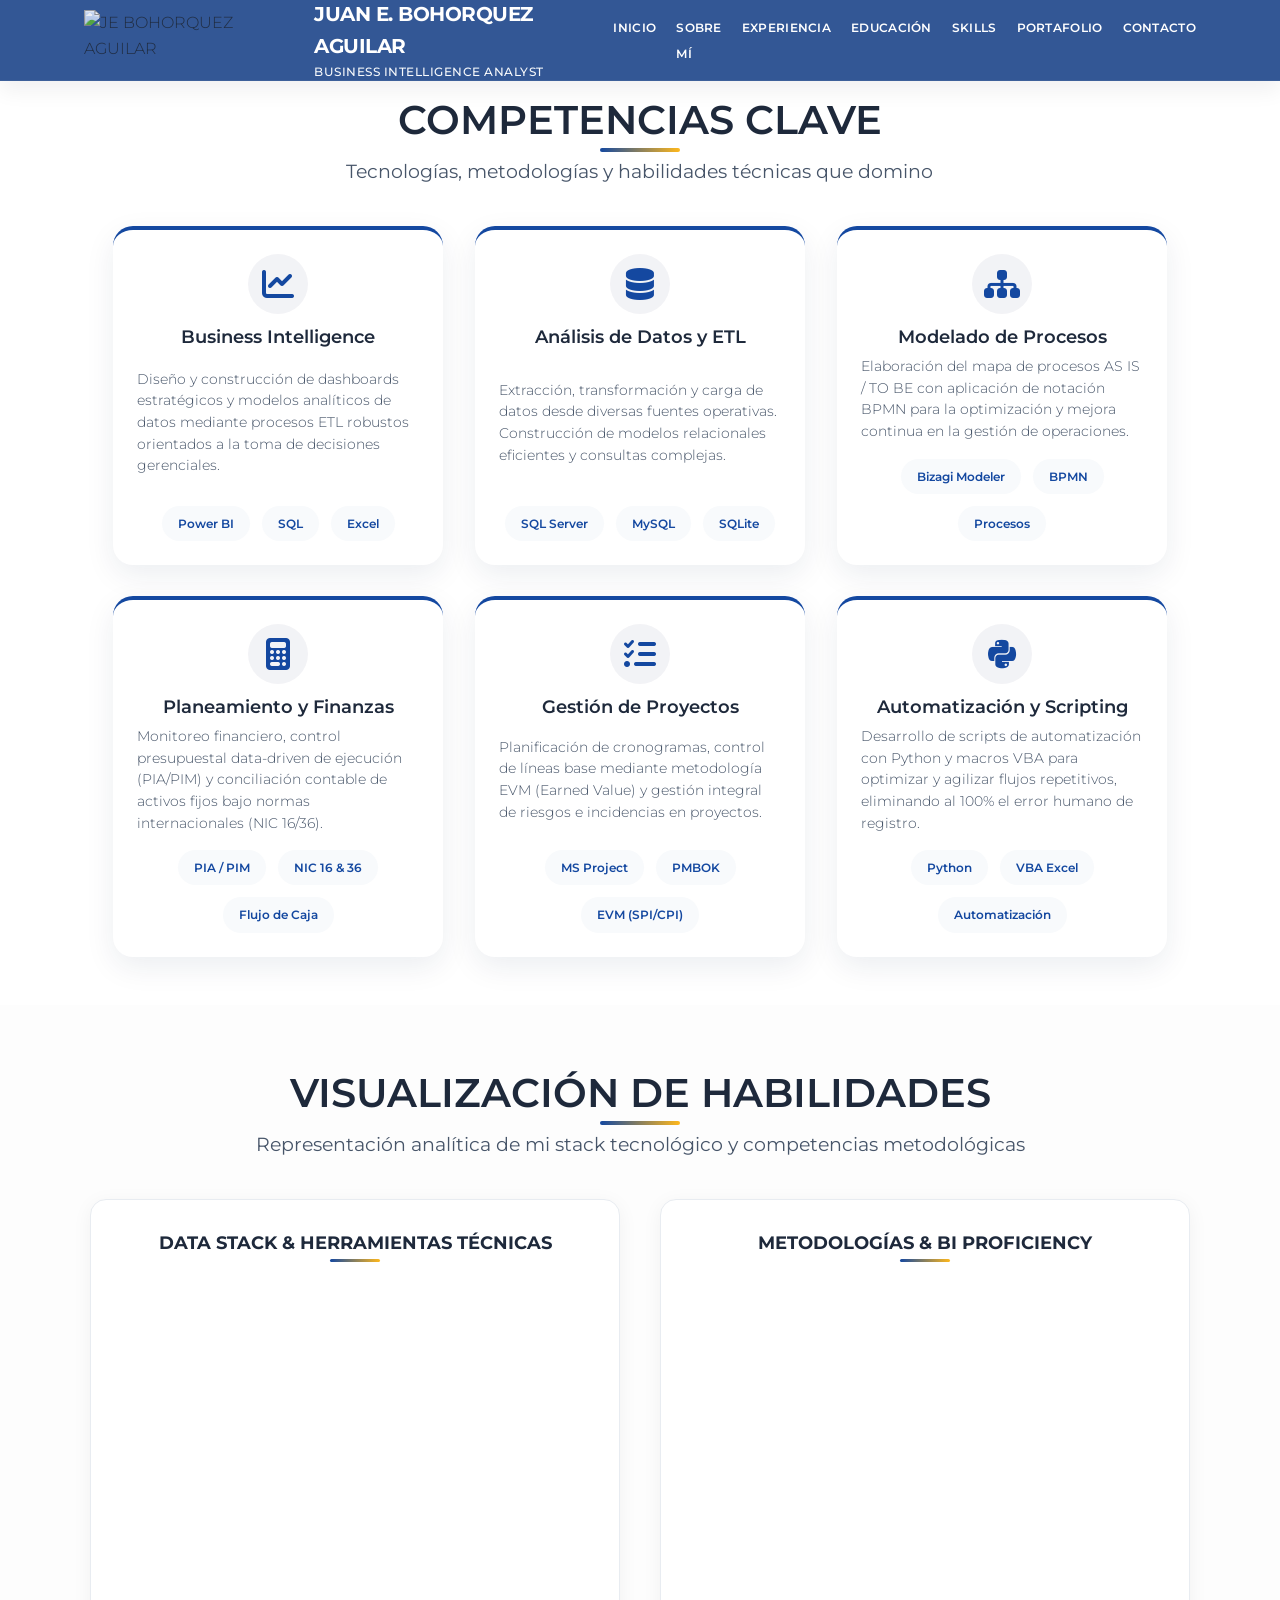
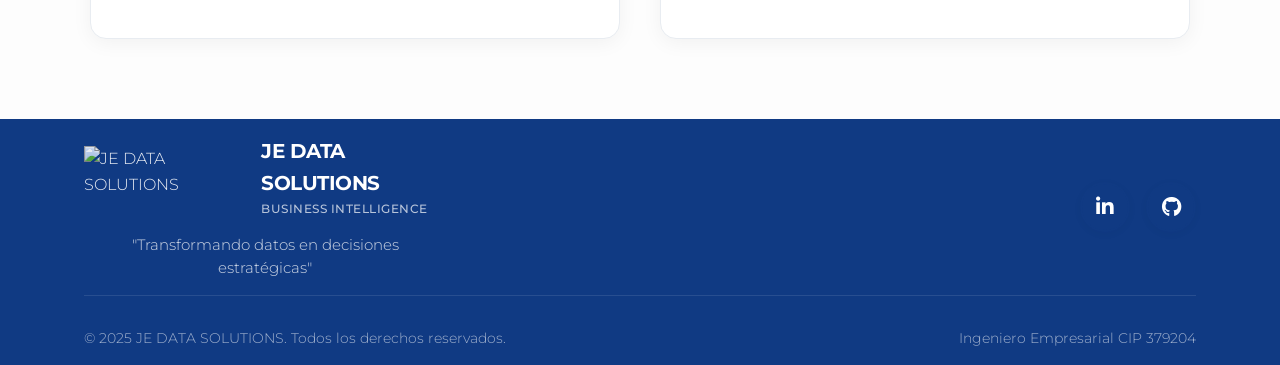
==== commit ef4197f5: "refactor: update color palette to modern analytics-focused scheme and reorder experience timeline en" ====
--- a/competencias.html
+++ b/competencias.html
@@ -287,18 +287,18 @@
     <script>
         // Configuración de los Gráficos de Competencias con los colores corporativos
         document.addEventListener('DOMContentLoaded', () => {
-            const primaryNavy = '#1448a0';
-            const accentGold = '#f2c911';
-            const charcoal = '#1a1a1a';
-            const mediumGray = '#333333';
+            const primaryNavy = '#1e40af';
+            const accentGold = '#c5a85c';
+            const charcoal = '#1e293b';
+            const mediumGray = '#475569';
 
             // Chart 1: Data Stack (Horizontal Bar Chart)
             const ctx1 = document.getElementById('techStackChart').getContext('2d');
             
             // Creamos un degradado hermoso
             const gradientBlue = ctx1.createLinearGradient(0, 0, 400, 0);
-            gradientBlue.addColorStop(0, '#1448a0');
-            gradientBlue.addColorStop(1, '#2f74e5');
+            gradientBlue.addColorStop(0, '#1e40af');
+            gradientBlue.addColorStop(1, '#3b82f6');
 
             new Chart(ctx1, {
                 type: 'bar',
@@ -308,7 +308,7 @@
                         label: 'Nivel de Dominio (%)',
                         data: [95, 95, 90, 90, 85, 80, 65],
                         backgroundColor: gradientBlue,
-                        hoverBackgroundColor: '#f2c911',
+                        hoverBackgroundColor: '#c5a85c',
                         borderRadius: 8,
                         borderWidth: 0,
                         barPercentage: 0.7
@@ -368,7 +368,7 @@
                     datasets: [{
                         label: 'Nivel Competitivo',
                         data: [95, 90, 90, 90, 85, 85],
-                        backgroundColor: 'rgba(20, 72, 160, 0.15)',
+                        backgroundColor: 'rgba(30, 64, 175, 0.12)',
                         borderColor: primaryNavy,
                         borderWidth: 2,
                         pointBackgroundColor: accentGold,
--- a/style.css
+++ b/style.css
@@ -2,32 +2,28 @@
    1. VARIABLES & RESET
    ========================================================================== */
 :root {
-    /* Royal Blue & Cream Professional Palette */
-    --primary-navy: #1448a0;
-    /* Bright Navy Blue (New Primary) */
-    --primary-blue: #1448a0;
-    /* Updated to Navy as requested */
-    --accent-teal: #f2c911;
-    /* Updated to match Gold/Yellow preference */
-    --accent-gold: #f2c911;
-    /* Vibrant Gold to pair with Navy */
-    --dark-charcoal: #1a1a1a;
-    /* Intense Dark Text */
-    --medium-gray: #333333;
-    /* Medium Dark Text */
-    --light-gray: #f0e6d2;
-    /* Adjusted Mocaccino/Cream (Slightly warmer) */
-    --white: #ffffff;
-    /* Pure White */
-
-    /* Efectos - Warmer Shadows */
-    --shadow-sm: 0 1px 3px rgba(62, 39, 35, 0.1);
-    --shadow-md: 0 4px 6px rgba(62, 39, 35, 0.15);
-    --shadow-lg: 0 10px 15px -3px rgba(62, 39, 35, 0.15);
-    --shadow-xl: 0 20px 25px -5px rgba(62, 39, 35, 0.2);
-    --border-radius: 4px;
-    /* More architectural/square */
-    --transition: all 0.4s cubic-bezier(0.25, 0.46, 0.45, 0.94);
+    /* Premium Financial & Analytics Color System */
+    --primary-navy: #103a83;       /* Rich, highly pleasant Navy Blue (Vibrant & Trustworthy) */
+    --primary-blue: #1448a0;       /* Gorgeous Royal Blue (Body & Main Highlights) */
+    --primary-light: #f0f4fc;      /* Ice Blue (Clean background panels) */
+    --accent-gold: #ffb81c;        /* Vibrant Luminous Gold (Prestige High-Contrast Accent) */
+    --accent-teal: #ffb81c;        /* High-Contrast Gold for active navigation links */
+    --dark-charcoal: #1e293b;      /* Slate Dark Text (Soft yet authoritative) */
+    --medium-gray: #475569;        /* Slate Medium Text */
+    --light-gray: #f8fafc;         /* Crisp Light Background (Sleek analytics) */
+    --white: #ffffff;              /* Pure White */
+
+    /* Glassmorphism & Premium Shadows */
+    --glass-bg: rgba(255, 255, 255, 0.75);
+    --glass-border: rgba(226, 232, 240, 0.8);
+    --shadow-sm: 0 2px 8px rgba(15, 23, 42, 0.04);
+    --shadow-md: 0 10px 20px rgba(15, 23, 42, 0.06);
+    --shadow-lg: 0 20px 30px rgba(15, 23, 42, 0.08);
+    --shadow-xl: 0 30px 50px rgba(15, 23, 42, 0.12);
+    --shadow-glow: 0 0 15px rgba(197, 168, 92, 0.15);
+    --border-radius: 12px;         /* Modern elegant curves */
+    --border-radius-lg: 18px;      /* Large rounded corners for main cards */
+    --transition: all 0.3s cubic-bezier(0.4, 0, 0.2, 1);
 }
 
 * {
@@ -174,15 +170,14 @@
 }
 
 .btn-primary {
-    background: linear-gradient(135deg, var(--primary-blue), #0d3880);
-    /* Gradient from Primary to slightly darker */
+    background: linear-gradient(135deg, var(--primary-blue), #1e3a8a);
     color: var(--white);
     box-shadow: var(--shadow-md);
 }
 
 .btn-primary:hover {
     transform: translateY(-2px);
-    box-shadow: var(--shadow-lg);
+    box-shadow: 0 8px 20px rgba(30, 64, 175, 0.25);
 }
 
 .btn-secondary {
@@ -195,6 +190,7 @@
     background: var(--primary-blue);
     color: var(--white);
     transform: translateY(-2px);
+    box-shadow: 0 6px 15px rgba(30, 64, 175, 0.15);
 }
 
 .btn-outline {
@@ -209,6 +205,7 @@
     color: var(--primary-navy);
     border-color: var(--accent-gold);
     transform: translateY(-2px);
+    box-shadow: var(--shadow-glow);
 }
 
 .btn-full {
@@ -224,15 +221,19 @@
     top: 0;
     left: 0;
     width: 100%;
-    background: var(--primary-navy);
+    background: rgba(16, 58, 131, 0.85); /* Vibrant Semitransparent navy */
+    backdrop-filter: blur(12px);
+    -webkit-backdrop-filter: blur(12px);
+    border-bottom: 1px solid rgba(255, 255, 255, 0.05);
     z-index: 1000;
     transition: var(--transition);
     box-shadow: var(--shadow-md);
 }
 
 .header.scrolled {
-    background: var(--primary-navy);
+    background: rgba(16, 58, 131, 0.95);
     box-shadow: var(--shadow-lg);
+    border-bottom: 1px solid rgba(255, 255, 255, 0.08);
 }
 
 .header-content {
@@ -241,6 +242,11 @@
     justify-content: space-between;
     padding: 1rem 0;
     height: 80px;
+    transition: var(--transition);
+}
+
+.header.scrolled .header-content {
+    height: 70px;
 }
 
 /* Branding */
@@ -384,7 +390,8 @@
    4. HERO SECTION (#inicio)
    ========================================================================== */
 .hero {
-    background: linear-gradient(135deg, var(--light-gray) 0%, #ffffff 100%);
+    background: radial-gradient(circle at 80% 20%, rgba(30, 64, 175, 0.06) 0%, transparent 60%), 
+                linear-gradient(135deg, var(--light-gray) 0%, #ffffff 100%);
     padding: 140px 0 80px;
     min-height: 100vh;
     display: flex;
@@ -397,11 +404,14 @@
     content: '';
     position: absolute;
     top: 0;
-    right: 0;
-    width: 50%;
+    left: 0;
+    width: 100%;
     height: 100%;
-    background: linear-gradient(135deg, rgba(42, 157, 143, 0.05) 0%, rgba(233, 196, 106, 0.05) 100%);
-    clip-path: polygon(100% 0, 100% 100%, 0 100%);
+    background-image: linear-gradient(rgba(148, 163, 184, 0.07) 1px, transparent 1px), 
+                      linear-gradient(90deg, rgba(148, 163, 184, 0.07) 1px, transparent 1px);
+    background-size: 50px 50px;
+    pointer-events: none;
+    z-index: 1;
 }
 
 .hero-grid {
@@ -568,14 +578,25 @@
     position: absolute;
     display: flex;
     align-items: center;
-    gap: 0.5rem;
-    background: var(--white);
-    padding: 0.75rem 1rem;
-    border-radius: 50px;
-    box-shadow: var(--shadow-lg);
+    gap: 0.6rem;
+    background: rgba(255, 255, 255, 0.85);
+    backdrop-filter: blur(8px);
+    -webkit-backdrop-filter: blur(8px);
+    border: 1px solid rgba(226, 232, 240, 0.8);
+    padding: 0.8rem 1.2rem;
+    border-radius: var(--border-radius);
+    box-shadow: var(--shadow-md), 0 0 15px rgba(30, 64, 175, 0.05);
     font-weight: 600;
     font-size: 0.875rem;
-    animation: float 3s ease-in-out infinite;
+    animation: float 4s ease-in-out infinite;
+    transition: var(--transition);
+    z-index: 10;
+}
+
+.floating-card:hover {
+    transform: translateY(-5px) scale(1.05);
+    box-shadow: var(--shadow-xl), 0 0 25px rgba(30, 64, 175, 0.15);
+    border-color: var(--accent-gold);
 }
 
 .floating-card.python {
@@ -588,14 +609,14 @@
 .floating-card.powerbi {
     bottom: 35%;
     left: 5%;
-    animation-delay: 2s;
-    color: #f2c911;
+    animation-delay: 2.5s;
+    color: #dfa856;
 }
 
 .floating-card.sql {
     top: 15%;
-    right: -50%;
-    animation-delay: 1s;
+    right: -25%;
+    animation-delay: 1.2s;
     color: var(--primary-blue);
 }
 
@@ -703,21 +724,26 @@
 }
 
 .achievement-showcase {
-    background: linear-gradient(135deg, var(--white), #f8f9fa);
-    /* Clean White/Gradient */
-    padding: 1.5rem;
+    background: linear-gradient(135deg, var(--white), var(--primary-light));
+    padding: 1.75rem;
     border-radius: var(--border-radius);
-    border-left: 4px solid var(--primary-navy);
-    /* Royal Blue Border */
+    border-left: 5px solid var(--accent-gold);
     box-shadow: var(--shadow-md);
+    transition: var(--transition);
+}
+
+.achievement-showcase:hover {
+    transform: translateX(4px);
+    box-shadow: var(--shadow-lg);
 }
 
 .achievement-showcase h4 {
-    color: var(--dark-charcoal);
+    color: var(--primary-navy);
     margin-bottom: 0.5rem;
     text-transform: uppercase;
-    letter-spacing: 0.5px;
-    font-size: 0.9rem;
+    letter-spacing: 0.75px;
+    font-size: 0.95rem;
+    font-weight: 700;
 }
 
 .achievement-list {
@@ -728,9 +754,10 @@
 .achievement-list li {
     display: flex;
     align-items: flex-start;
-    gap: 0.5rem;
-    margin-bottom: 0.5rem;
+    gap: 0.6rem;
+    margin-bottom: 0.6rem;
     font-size: 0.9rem;
+    color: var(--medium-gray);
 }
 
 .achievement-list li span {
@@ -739,30 +766,24 @@
 }
 
 .achievement-list li i {
-    color: var(--primary-navy);
+    color: var(--primary-blue);
     margin-top: 0.25rem;
     flex-shrink: 0;
 }
 
 .professional-quote {
     font-style: italic;
-    font-size: 1rem;
-    /* Reduced size */
-    font-weight: 600;
-    /* Bold weight for impact */
+    font-size: 1.05rem;
+    font-weight: 500;
     color: var(--primary-navy);
-    /* Highlight Color */
-    padding: 1rem;
-    border-left: 4px solid var(--primary-navy);
-    background: var(--white);
-    /* White background */
+    padding: 1.5rem;
+    border-left: 5px solid var(--primary-blue);
+    background: rgba(30, 64, 175, 0.03);
     border-radius: var(--border-radius);
-    margin: 0.75rem 0;
-    /* Reduced margin */
+    margin: 1.25rem 0;
     text-align: center;
-    /* Centered Text */
-    min-height: 3em;
-    /* Reserve space for animation */
+    position: relative;
+    box-shadow: var(--shadow-sm);
 }
 
 .action-buttons {
@@ -941,30 +962,37 @@
     top: 0.25rem;
     width: 36px;
     height: 36px;
-    background: linear-gradient(135deg, var(--primary-blue), #0d3880);
+    background: linear-gradient(135deg, var(--primary-blue), var(--primary-navy));
     border-radius: 50%;
     display: flex;
     align-items: center;
     justify-content: center;
     color: var(--white);
     font-size: 0.85rem;
-    box-shadow: 0 4px 12px rgba(20, 72, 160, 0.35);
+    box-shadow: 0 4px 12px rgba(30, 64, 175, 0.25);
     z-index: 2;
+    transition: var(--transition);
+}
+
+.timeline-item:hover .timeline-marker {
+    transform: scale(1.15);
+    background: linear-gradient(135deg, var(--accent-gold), var(--primary-navy));
+    box-shadow: var(--shadow-glow);
 }
 
 .timeline-content {
     background: var(--white);
-    border-radius: 16px;
+    border-radius: var(--border-radius-lg);
     padding: 1.75rem;
-    box-shadow: 0 4px 20px rgba(0, 0, 0, 0.06);
-    border: 1px solid #e8ecf1;
+    box-shadow: var(--shadow-md);
+    border: 1px solid rgba(226, 232, 240, 0.8);
     transition: var(--transition);
 }
 
 .timeline-content:hover {
     transform: translateY(-4px);
-    box-shadow: 0 12px 30px rgba(20, 72, 160, 0.12);
-    border-color: var(--primary-blue);
+    box-shadow: var(--shadow-lg), var(--shadow-glow);
+    border-color: var(--accent-gold);
 }
 
 .timeline-header {
@@ -978,8 +1006,9 @@
 
 .timeline-title-group h3 {
     font-size: 1.2rem;
-    color: var(--dark-charcoal);
+    color: var(--primary-navy);
     margin-bottom: 0.25rem;
+    font-weight: 700;
 }
 
 .company-name {
@@ -995,8 +1024,8 @@
     font-size: 0.8rem;
     font-weight: 600;
     color: var(--white);
-    background: linear-gradient(135deg, var(--primary-blue), #0d3880);
-    padding: 0.4rem 1rem;
+    background: linear-gradient(135deg, var(--primary-blue), var(--primary-navy));
+    padding: 0.4rem 1.2rem;
     border-radius: 50px;
     white-space: nowrap;
 }
@@ -1108,15 +1137,15 @@
 }
 
 .education-card.featured {
-    background: linear-gradient(135deg, var(--primary-blue), #0d3880);
+    background: linear-gradient(135deg, var(--primary-blue), var(--primary-navy));
     color: var(--white);
     border: none;
-    box-shadow: 0 8px 25px rgba(20, 72, 160, 0.3);
+    box-shadow: 0 8px 25px rgba(30, 64, 175, 0.25);
 }
 
 .education-card.featured:hover {
     transform: translateX(6px) translateY(-2px);
-    box-shadow: 0 12px 30px rgba(20, 72, 160, 0.4);
+    box-shadow: 0 12px 30px rgba(30, 64, 175, 0.35), var(--shadow-glow);
     border-left: none;
 }
 
@@ -1357,7 +1386,7 @@
     left: 0;
     width: 100%;
     height: 100%;
-    background: rgba(10, 36, 80, 0.9);
+    background: rgba(16, 58, 131, 0.9);
     /* Primary Navy Overlay */
     display: flex;
     align-items: center;
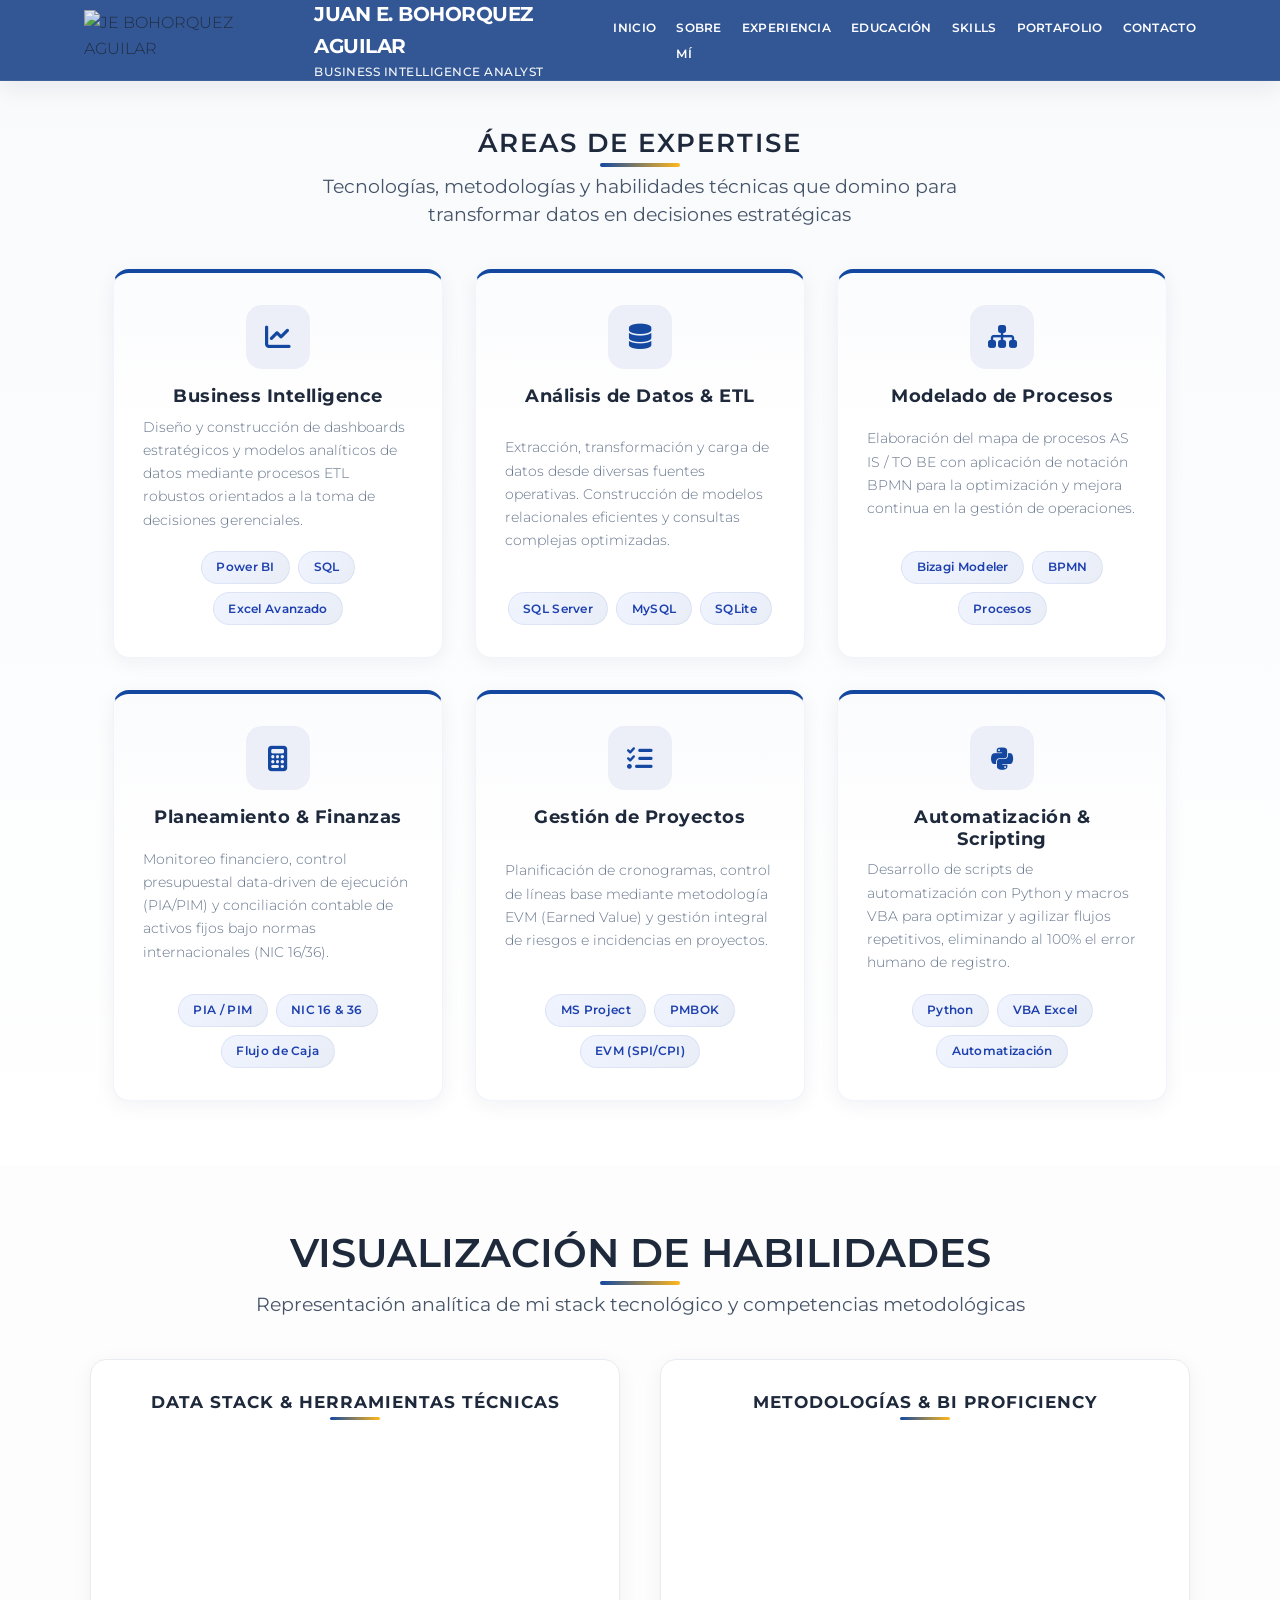
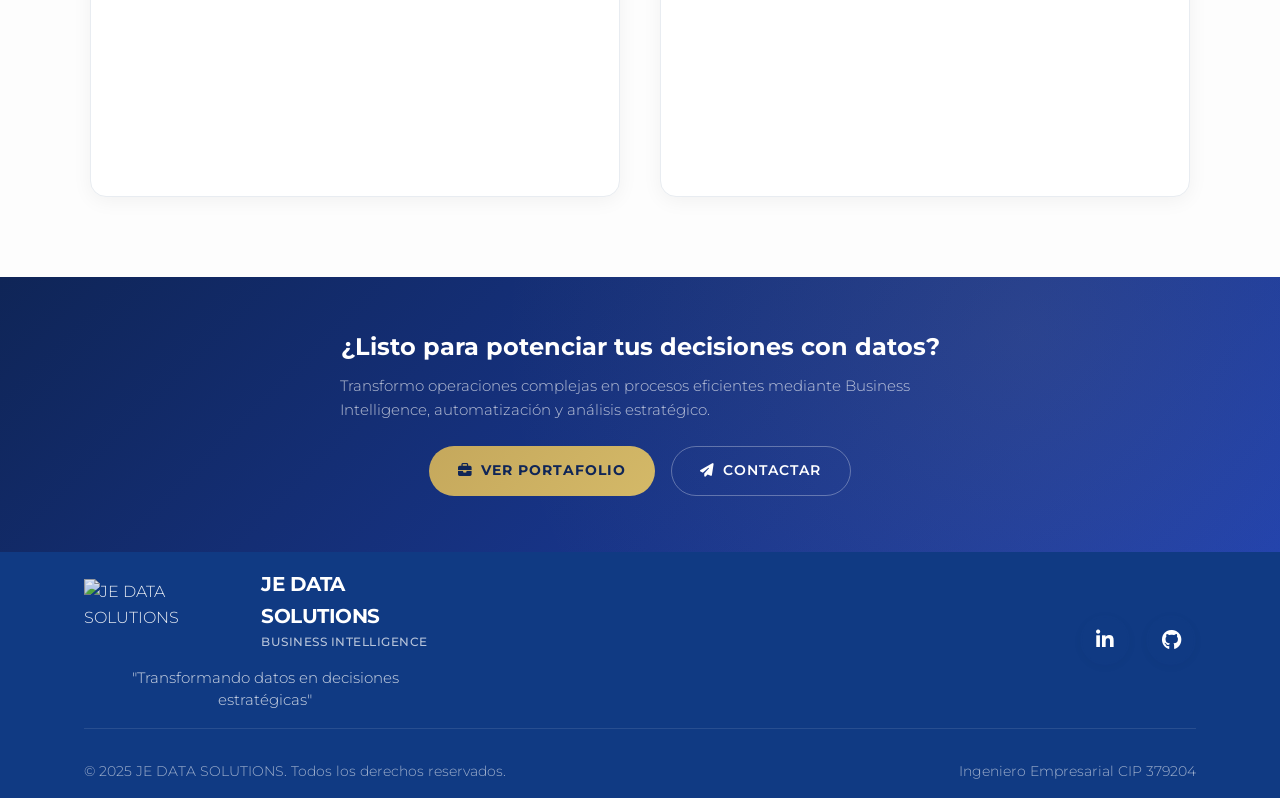
==== commit b75c7c3a: "Actualización general del portafolio: mejoras en páginas de competencias, contacto, educación, exper" ====
--- a/competencias.html
+++ b/competencias.html
@@ -16,7 +16,210 @@
     <!-- Chart.js CDN -->
     <script src="https://cdn.jsdelivr.net/npm/chart.js"></script>
     <style>
-        /* Estilos premium para gráficos */
+        /* ── Premium Skills Page Styles ── */
+
+        /* Hero banner for skills */
+        .skills-hero {
+            background: linear-gradient(135deg, #0f2557 0%, #1e40af 50%, #2563eb 100%);
+            padding: 4rem 0 3rem 0;
+            text-align: center;
+            position: relative;
+            overflow: hidden;
+        }
+
+        .skills-hero::before {
+            content: '';
+            position: absolute;
+            top: -50%;
+            left: -50%;
+            width: 200%;
+            height: 200%;
+            background: radial-gradient(circle at 30% 50%, rgba(197, 168, 92, 0.08) 0%, transparent 50%),
+                        radial-gradient(circle at 70% 80%, rgba(59, 130, 246, 0.1) 0%, transparent 40%);
+            animation: subtleFloat 20s ease-in-out infinite;
+        }
+
+        @keyframes subtleFloat {
+            0%, 100% { transform: translate(0, 0); }
+            50% { transform: translate(-2%, 2%); }
+        }
+
+        .skills-hero .section-header {
+            position: relative;
+            z-index: 2;
+        }
+
+        .skills-hero .section-title {
+            color: #ffffff;
+            font-size: 2.2rem;
+            font-weight: 700;
+            letter-spacing: 3px;
+            margin-bottom: 0.75rem;
+        }
+
+        .skills-hero .section-subtitle {
+            color: rgba(255, 255, 255, 0.75);
+            font-size: 1.05rem;
+            font-weight: 300;
+            max-width: 600px;
+            margin: 0 auto;
+        }
+
+        .skills-hero .hero-stat-bar {
+            display: flex;
+            justify-content: center;
+            gap: 3rem;
+            margin-top: 2rem;
+            position: relative;
+            z-index: 2;
+        }
+
+        .skills-hero .hero-stat-item {
+            text-align: center;
+        }
+
+        .skills-hero .hero-stat-number {
+            font-size: 2rem;
+            font-weight: 700;
+            color: #c5a85c;
+            display: block;
+        }
+
+        .skills-hero .hero-stat-label {
+            font-size: 0.75rem;
+            color: rgba(255, 255, 255, 0.6);
+            text-transform: uppercase;
+            letter-spacing: 1.5px;
+            font-weight: 500;
+        }
+
+        /* Competences section adjustments */
+        .competences-enhanced {
+            padding: 3rem 2rem 4rem 2rem;
+            background: linear-gradient(180deg, #f8fafc 0%, #ffffff 100%);
+        }
+
+        .competences-enhanced .section-title {
+            font-size: 1.6rem;
+            letter-spacing: 2px;
+        }
+
+        .competences-enhanced .section-subtitle {
+            max-width: 650px;
+            margin: 0 auto;
+        }
+
+        /* Enhanced card styles */
+        .competence-card-enhanced {
+            background: #ffffff;
+            padding: 2rem 1.8rem;
+            border-radius: 16px;
+            box-shadow: 0 4px 20px rgba(10, 36, 80, 0.06);
+            transition: all 0.4s cubic-bezier(0.25, 0.46, 0.45, 0.94);
+            text-align: center;
+            border: 1px solid rgba(30, 64, 175, 0.06);
+            border-top: 4px solid var(--primary-blue);
+            display: flex;
+            flex-direction: column;
+            height: 100%;
+            min-height: 340px;
+            justify-content: space-between;
+            align-items: center;
+            position: relative;
+            overflow: hidden;
+        }
+
+        .competence-card-enhanced::before {
+            content: '';
+            position: absolute;
+            top: 0;
+            left: 0;
+            right: 0;
+            height: 100%;
+            background: linear-gradient(180deg, rgba(30, 64, 175, 0.02) 0%, transparent 40%);
+            pointer-events: none;
+        }
+
+        .competence-card-enhanced:hover {
+            transform: translateY(-8px);
+            box-shadow: 0 20px 50px rgba(10, 36, 80, 0.15);
+            border-top-color: #c5a85c;
+        }
+
+        .competence-card-enhanced:hover .competence-icon-enhanced {
+            background: linear-gradient(135deg, #1e40af, #2563eb);
+            color: #ffffff;
+            transform: scale(1.1);
+        }
+
+        .competence-icon-enhanced {
+            font-size: 1.6rem;
+            color: var(--primary-blue);
+            margin-bottom: 1rem;
+            background: rgba(30, 64, 175, 0.07);
+            width: 64px;
+            height: 64px;
+            display: flex;
+            align-items: center;
+            justify-content: center;
+            border-radius: 16px;
+            transition: all 0.4s ease;
+            position: relative;
+            z-index: 1;
+        }
+
+        .competence-card-enhanced h3 {
+            color: #1e293b;
+            margin-bottom: 0.6rem;
+            font-size: 1.1rem;
+            font-weight: 700;
+            letter-spacing: 0.5px;
+            position: relative;
+            z-index: 1;
+        }
+
+        .competence-card-enhanced .card-description {
+            color: #64748b;
+            margin-bottom: 1.2rem;
+            font-size: 0.88rem;
+            line-height: 1.65;
+            flex-grow: 1;
+            display: flex;
+            align-items: center;
+            position: relative;
+            z-index: 1;
+        }
+
+        .competence-card-enhanced .tools-list-enhanced {
+            display: flex;
+            flex-wrap: wrap;
+            gap: 0.5rem;
+            justify-content: center;
+            width: 100%;
+            position: relative;
+            z-index: 1;
+        }
+
+        .tool-tag-enhanced {
+            background: linear-gradient(135deg, #f0f4ff, #e8edf6);
+            color: #1e40af;
+            padding: 0.4rem 0.9rem;
+            border-radius: 50px;
+            font-size: 0.72rem;
+            font-weight: 600;
+            transition: all 0.3s ease;
+            letter-spacing: 0.3px;
+            border: 1px solid rgba(30, 64, 175, 0.08);
+        }
+
+        .tool-tag-enhanced:hover {
+            background: linear-gradient(135deg, #1e40af, #2563eb);
+            color: #ffffff;
+            transform: translateY(-2px);
+            box-shadow: 0 4px 12px rgba(30, 64, 175, 0.25);
+        }
+
+        /* Charts section premium */
         .charts-section {
             padding: 4rem 0 5rem 0;
             background: #fdfdfd;
@@ -34,6 +237,16 @@
             .charts-container {
                 grid-template-columns: 1fr;
                 gap: 1.5rem;
+            }
+
+            .skills-hero .hero-stat-bar {
+                gap: 1.5rem;
+                flex-wrap: wrap;
+            }
+
+            .skills-hero .section-title {
+                font-size: 1.6rem;
+                letter-spacing: 2px;
             }
         }
 
@@ -53,13 +266,14 @@
         }
 
         .chart-card h3 {
-            font-size: 1.15rem;
+            font-size: 1.05rem;
             font-weight: 700;
             color: var(--dark-charcoal);
             margin-bottom: 1.5rem;
             text-align: center;
             position: relative;
             padding-bottom: 0.5rem;
+            letter-spacing: 1px;
         }
 
         .chart-card h3::after {
@@ -79,6 +293,95 @@
             width: 100%;
             height: 320px;
         }
+
+        /* CTA Section */
+        .skills-cta {
+            background: linear-gradient(135deg, #0f2557 0%, #1e40af 100%);
+            padding: 3.5rem 2rem;
+            text-align: center;
+            position: relative;
+            overflow: hidden;
+        }
+
+        .skills-cta::before {
+            content: '';
+            position: absolute;
+            top: 0;
+            left: 0;
+            right: 0;
+            bottom: 0;
+            background: radial-gradient(circle at 80% 20%, rgba(197, 168, 92, 0.1) 0%, transparent 50%);
+        }
+
+        .skills-cta-content {
+            position: relative;
+            z-index: 2;
+            max-width: 600px;
+            margin: 0 auto;
+        }
+
+        .skills-cta h3 {
+            color: #ffffff;
+            font-size: 1.5rem;
+            font-weight: 700;
+            margin-bottom: 0.75rem;
+        }
+
+        .skills-cta p {
+            color: rgba(255, 255, 255, 0.7);
+            font-size: 0.95rem;
+            margin-bottom: 1.5rem;
+            line-height: 1.6;
+        }
+
+        .skills-cta .cta-buttons {
+            display: flex;
+            gap: 1rem;
+            justify-content: center;
+            flex-wrap: wrap;
+        }
+
+        .skills-cta .btn-gold {
+            background: linear-gradient(135deg, #c5a85c, #d4b968);
+            color: #0f2557;
+            padding: 0.8rem 1.8rem;
+            border-radius: 50px;
+            font-weight: 700;
+            font-size: 0.85rem;
+            text-decoration: none;
+            letter-spacing: 1px;
+            transition: all 0.3s ease;
+            display: inline-flex;
+            align-items: center;
+            gap: 0.5rem;
+        }
+
+        .skills-cta .btn-gold:hover {
+            transform: translateY(-3px);
+            box-shadow: 0 8px 25px rgba(197, 168, 92, 0.35);
+        }
+
+        .skills-cta .btn-outline-light {
+            background: transparent;
+            color: #ffffff;
+            padding: 0.8rem 1.8rem;
+            border-radius: 50px;
+            font-weight: 600;
+            font-size: 0.85rem;
+            text-decoration: none;
+            letter-spacing: 1px;
+            transition: all 0.3s ease;
+            border: 1.5px solid rgba(255, 255, 255, 0.3);
+            display: inline-flex;
+            align-items: center;
+            gap: 0.5rem;
+        }
+
+        .skills-cta .btn-outline-light:hover {
+            background: rgba(255, 255, 255, 0.1);
+            border-color: rgba(255, 255, 255, 0.6);
+            transform: translateY(-3px);
+        }
     </style>
 </head>
 
@@ -102,7 +405,7 @@
                 <nav class="navigation" id="navigation">
                     <ul class="nav-menu" id="navMenu">
                         <li><a href="index.html" class="nav-link">INICIO</a></li>
-                        <li><a href="index.html#sobremi" class="nav-link">SOBRE MÍ</a></li>
+                        <li><a href="sobremi.html" class="nav-link">SOBRE MÍ</a></li>
                         <li><a href="experiencia.html" class="nav-link">EXPERIENCIA</a></li>
                         <li><a href="educacion.html" class="nav-link">EDUCACIÓN</a></li>
                         <li><a href="competencias.html" class="nav-link active">SKILLS</a></li>
@@ -118,95 +421,95 @@
     <div style="height: 80px;"></div>
 
     <!-- Competencias Section -->
-    <section id="competencias" class="competences">
+    <section id="competencias" class="competences-enhanced">
         <div class="container">
             <div class="section-header">
-                <h2 class="section-title">COMPETENCIAS CLAVE</h2>
-                <p class="section-subtitle">Tecnologías, metodologías y habilidades técnicas que domino</p>
+                <h2 class="section-title">ÁREAS DE EXPERTISE</h2>
+                <p class="section-subtitle">Tecnologías, metodologías y habilidades técnicas que domino para transformar datos en decisiones estratégicas</p>
             </div>
 
             <div class="competences-grid">
                 <!-- Card 1 -->
-                <div class="competence-card">
-                    <div class="competence-icon">
+                <div class="competence-card-enhanced">
+                    <div class="competence-icon-enhanced">
                         <i class="fas fa-chart-line"></i>
                     </div>
                     <h3>Business Intelligence</h3>
-                    <p>Diseño y construcción de dashboards estratégicos y modelos analíticos de datos mediante procesos ETL robustos orientados a la toma de decisiones gerenciales.</p>
-                    <div class="tools-list">
-                        <span class="tool-tag">Power BI</span>
-                        <span class="tool-tag">SQL</span>
-                        <span class="tool-tag">Excel</span>
+                    <p class="card-description">Diseño y construcción de dashboards estratégicos y modelos analíticos de datos mediante procesos ETL robustos orientados a la toma de decisiones gerenciales.</p>
+                    <div class="tools-list-enhanced">
+                        <span class="tool-tag-enhanced">Power BI</span>
+                        <span class="tool-tag-enhanced">SQL</span>
+                        <span class="tool-tag-enhanced">Excel Avanzado</span>
                     </div>
                 </div>
 
                 <!-- Card 2 -->
-                <div class="competence-card">
-                    <div class="competence-icon">
+                <div class="competence-card-enhanced">
+                    <div class="competence-icon-enhanced">
                         <i class="fas fa-database"></i>
                     </div>
-                    <h3>Análisis de Datos y ETL</h3>
-                    <p>Extracción, transformación y carga de datos desde diversas fuentes operativas. Construcción de modelos relacionales eficientes y consultas complejas.</p>
-                    <div class="tools-list">
-                        <span class="tool-tag">SQL Server</span>
-                        <span class="tool-tag">MySQL</span>
-                        <span class="tool-tag">SQLite</span>
+                    <h3>Análisis de Datos & ETL</h3>
+                    <p class="card-description">Extracción, transformación y carga de datos desde diversas fuentes operativas. Construcción de modelos relacionales eficientes y consultas complejas optimizadas.</p>
+                    <div class="tools-list-enhanced">
+                        <span class="tool-tag-enhanced">SQL Server</span>
+                        <span class="tool-tag-enhanced">MySQL</span>
+                        <span class="tool-tag-enhanced">SQLite</span>
                     </div>
                 </div>
 
                 <!-- Card 3 -->
-                <div class="competence-card">
-                    <div class="competence-icon">
+                <div class="competence-card-enhanced">
+                    <div class="competence-icon-enhanced">
                         <i class="fas fa-sitemap"></i>
                     </div>
                     <h3>Modelado de Procesos</h3>
-                    <p>Elaboración del mapa de procesos AS IS / TO BE con aplicación de notación BPMN para la optimización y mejora continua en la gestión de operaciones.</p>
-                    <div class="tools-list">
-                        <span class="tool-tag">Bizagi Modeler</span>
-                        <span class="tool-tag">BPMN</span>
-                        <span class="tool-tag">Procesos</span>
+                    <p class="card-description">Elaboración del mapa de procesos AS IS / TO BE con aplicación de notación BPMN para la optimización y mejora continua en la gestión de operaciones.</p>
+                    <div class="tools-list-enhanced">
+                        <span class="tool-tag-enhanced">Bizagi Modeler</span>
+                        <span class="tool-tag-enhanced">BPMN</span>
+                        <span class="tool-tag-enhanced">Procesos</span>
                     </div>
                 </div>
 
                 <!-- Card 4 -->
-                <div class="competence-card">
-                    <div class="competence-icon">
+                <div class="competence-card-enhanced">
+                    <div class="competence-icon-enhanced">
                         <i class="fas fa-calculator"></i>
                     </div>
-                    <h3>Planeamiento y Finanzas</h3>
-                    <p>Monitoreo financiero, control presupuestal data-driven de ejecución (PIA/PIM) y conciliación contable de activos fijos bajo normas internacionales (NIC 16/36).</p>
-                    <div class="tools-list">
-                        <span class="tool-tag">PIA / PIM</span>
-                        <span class="tool-tag">NIC 16 & 36</span>
-                        <span class="tool-tag">Flujo de Caja</span>
+                    <h3>Planeamiento & Finanzas</h3>
+                    <p class="card-description">Monitoreo financiero, control presupuestal data-driven de ejecución (PIA/PIM) y conciliación contable de activos fijos bajo normas internacionales (NIC 16/36).</p>
+                    <div class="tools-list-enhanced">
+                        <span class="tool-tag-enhanced">PIA / PIM</span>
+                        <span class="tool-tag-enhanced">NIC 16 & 36</span>
+                        <span class="tool-tag-enhanced">Flujo de Caja</span>
                     </div>
                 </div>
 
                 <!-- Card 5 -->
-                <div class="competence-card">
-                    <div class="competence-icon">
+                <div class="competence-card-enhanced">
+                    <div class="competence-icon-enhanced">
                         <i class="fas fa-tasks"></i>
                     </div>
                     <h3>Gestión de Proyectos</h3>
-                    <p>Planificación de cronogramas, control de líneas base mediante metodología EVM (Earned Value) y gestión integral de riesgos e incidencias en proyectos.</p>
-                    <div class="tools-list">
-                        <span class="tool-tag">MS Project</span>
-                        <span class="tool-tag">PMBOK</span>
-                        <span class="tool-tag">EVM (SPI/CPI)</span>
+                    <p class="card-description">Planificación de cronogramas, control de líneas base mediante metodología EVM (Earned Value) y gestión integral de riesgos e incidencias en proyectos.</p>
+                    <div class="tools-list-enhanced">
+                        <span class="tool-tag-enhanced">MS Project</span>
+                        <span class="tool-tag-enhanced">PMBOK</span>
+                        <span class="tool-tag-enhanced">EVM (SPI/CPI)</span>
                     </div>
                 </div>
 
                 <!-- Card 6 -->
-                <div class="competence-card">
-                    <div class="competence-icon">
+                <div class="competence-card-enhanced">
+                    <div class="competence-icon-enhanced">
                         <i class="fab fa-python"></i>
                     </div>
-                    <h3>Automatización y Scripting</h3>
-                    <p>Desarrollo de scripts de automatización con Python y macros VBA para optimizar y agilizar flujos repetitivos, eliminando al 100% el error humano de registro.</p>
-                    <div class="tools-list">
-                        <span class="tool-tag">Python</span>
-                        <span class="tool-tag">VBA Excel</span>
-                        <span class="tool-tag">Automatización</span>
+                    <h3>Automatización & Scripting</h3>
+                    <p class="card-description">Desarrollo de scripts de automatización con Python y macros VBA para optimizar y agilizar flujos repetitivos, eliminando al 100% el error humano de registro.</p>
+                    <div class="tools-list-enhanced">
+                        <span class="tool-tag-enhanced">Python</span>
+                        <span class="tool-tag-enhanced">VBA Excel</span>
+                        <span class="tool-tag-enhanced">Automatización</span>
                     </div>
                 </div>
             </div>
@@ -237,6 +540,24 @@
                         <canvas id="methodologyChart"></canvas>
                     </div>
                 </div>
+            </div>
+        </div>
+    </section>
+
+    <!-- CTA Section -->
+    <section class="skills-cta">
+        <div class="skills-cta-content">
+            <h3>¿Listo para potenciar tus decisiones con datos?</h3>
+            <p>Transformo operaciones complejas en procesos eficientes mediante Business Intelligence, automatización y análisis estratégico.</p>
+            <div class="cta-buttons">
+                <a href="portfolio.html" class="btn-gold">
+                    <i class="fas fa-briefcase"></i>
+                    VER PORTAFOLIO
+                </a>
+                <a href="contacto.html" class="btn-outline-light">
+                    <i class="fas fa-paper-plane"></i>
+                    CONTACTAR
+                </a>
             </div>
         </div>
     </section>
@@ -413,6 +734,27 @@
                     }
                 }
             });
+
+            // Animate cards on scroll
+            const cards = document.querySelectorAll('.competence-card-enhanced');
+            const observer = new IntersectionObserver((entries) => {
+                entries.forEach((entry, index) => {
+                    if (entry.isIntersecting) {
+                        setTimeout(() => {
+                            entry.target.style.opacity = '1';
+                            entry.target.style.transform = 'translateY(0)';
+                        }, index * 100);
+                        observer.unobserve(entry.target);
+                    }
+                });
+            }, { threshold: 0.1 });
+
+            cards.forEach(card => {
+                card.style.opacity = '0';
+                card.style.transform = 'translateY(30px)';
+                card.style.transition = 'all 0.6s cubic-bezier(0.25, 0.46, 0.45, 0.94)';
+                observer.observe(card);
+            });
         });
     </script>
 </body>
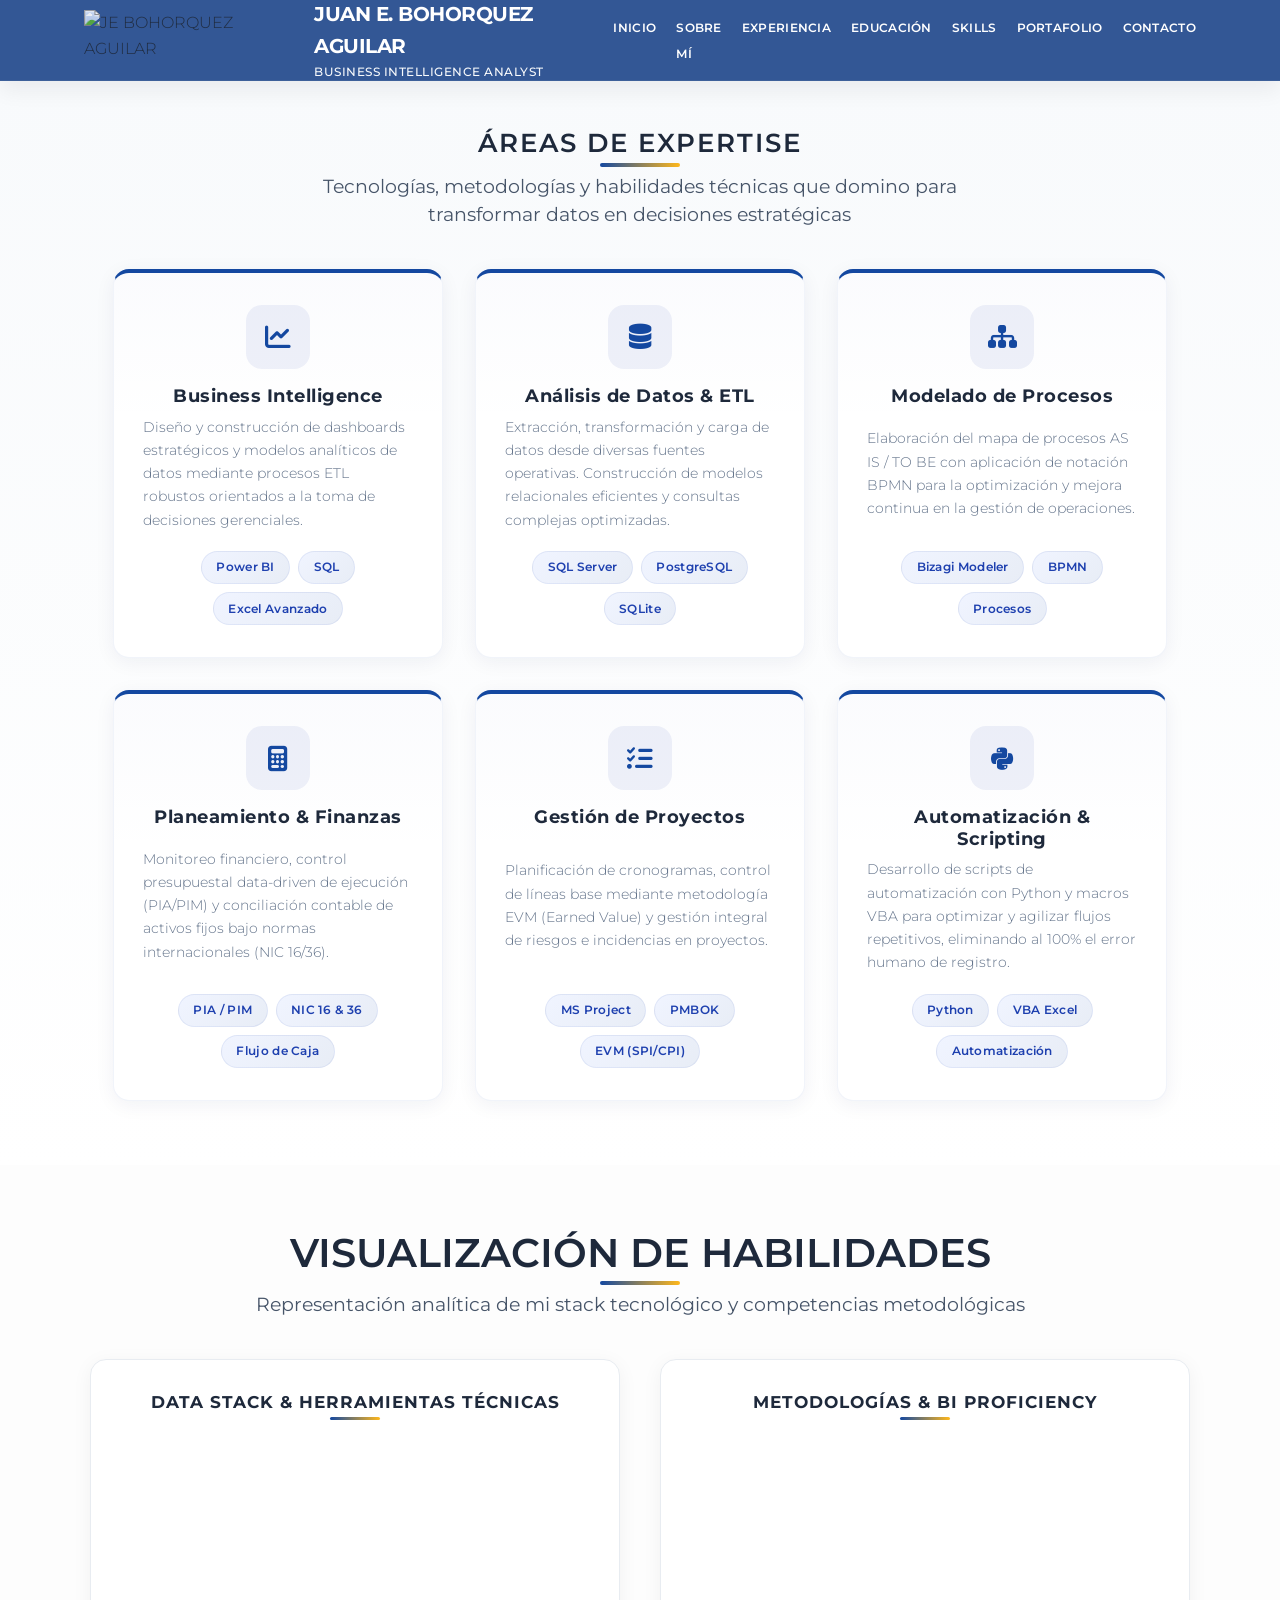
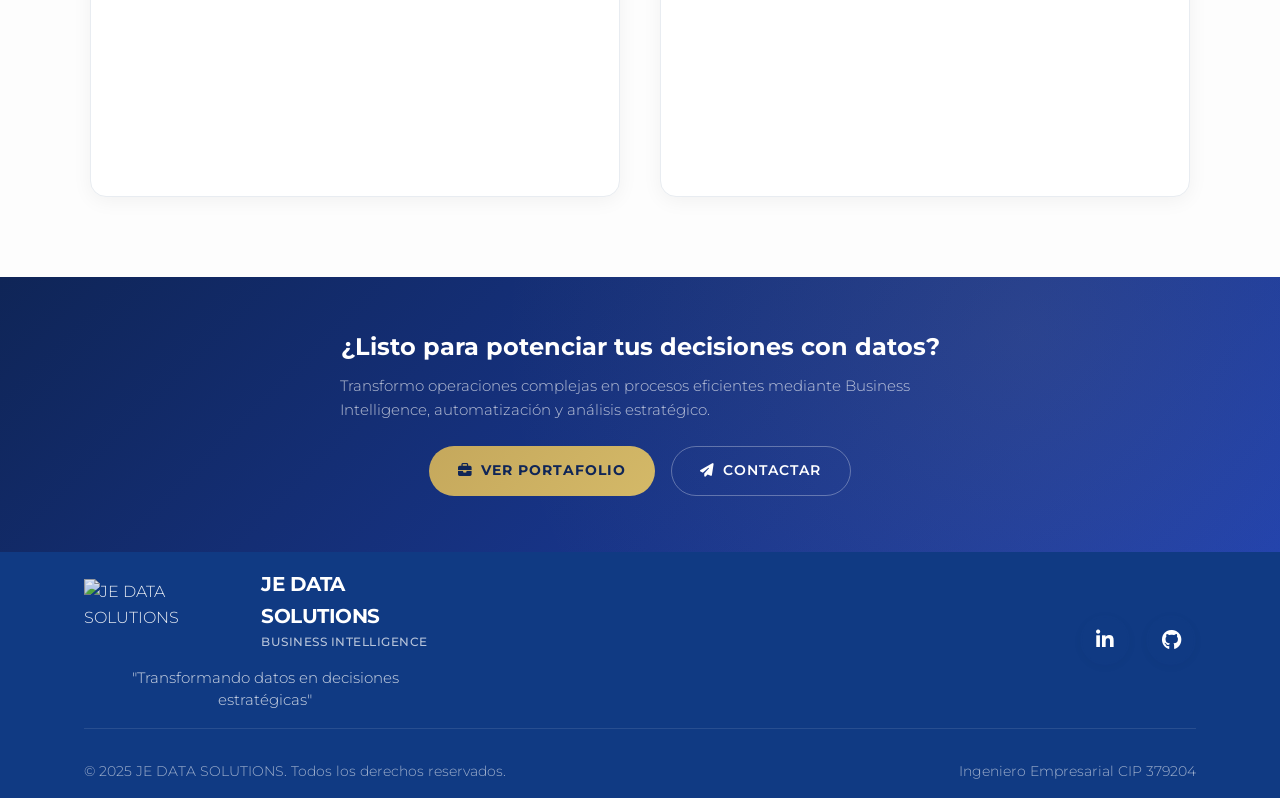
==== commit c1750a35: "refactor: update Fixed Asset project description to web-based tech stack and replace MySQL with Post" ====
--- a/competencias.html
+++ b/competencias.html
@@ -452,7 +452,7 @@
                     <p class="card-description">Extracción, transformación y carga de datos desde diversas fuentes operativas. Construcción de modelos relacionales eficientes y consultas complejas optimizadas.</p>
                     <div class="tools-list-enhanced">
                         <span class="tool-tag-enhanced">SQL Server</span>
-                        <span class="tool-tag-enhanced">MySQL</span>
+                        <span class="tool-tag-enhanced">PostgreSQL</span>
                         <span class="tool-tag-enhanced">SQLite</span>
                     </div>
                 </div>
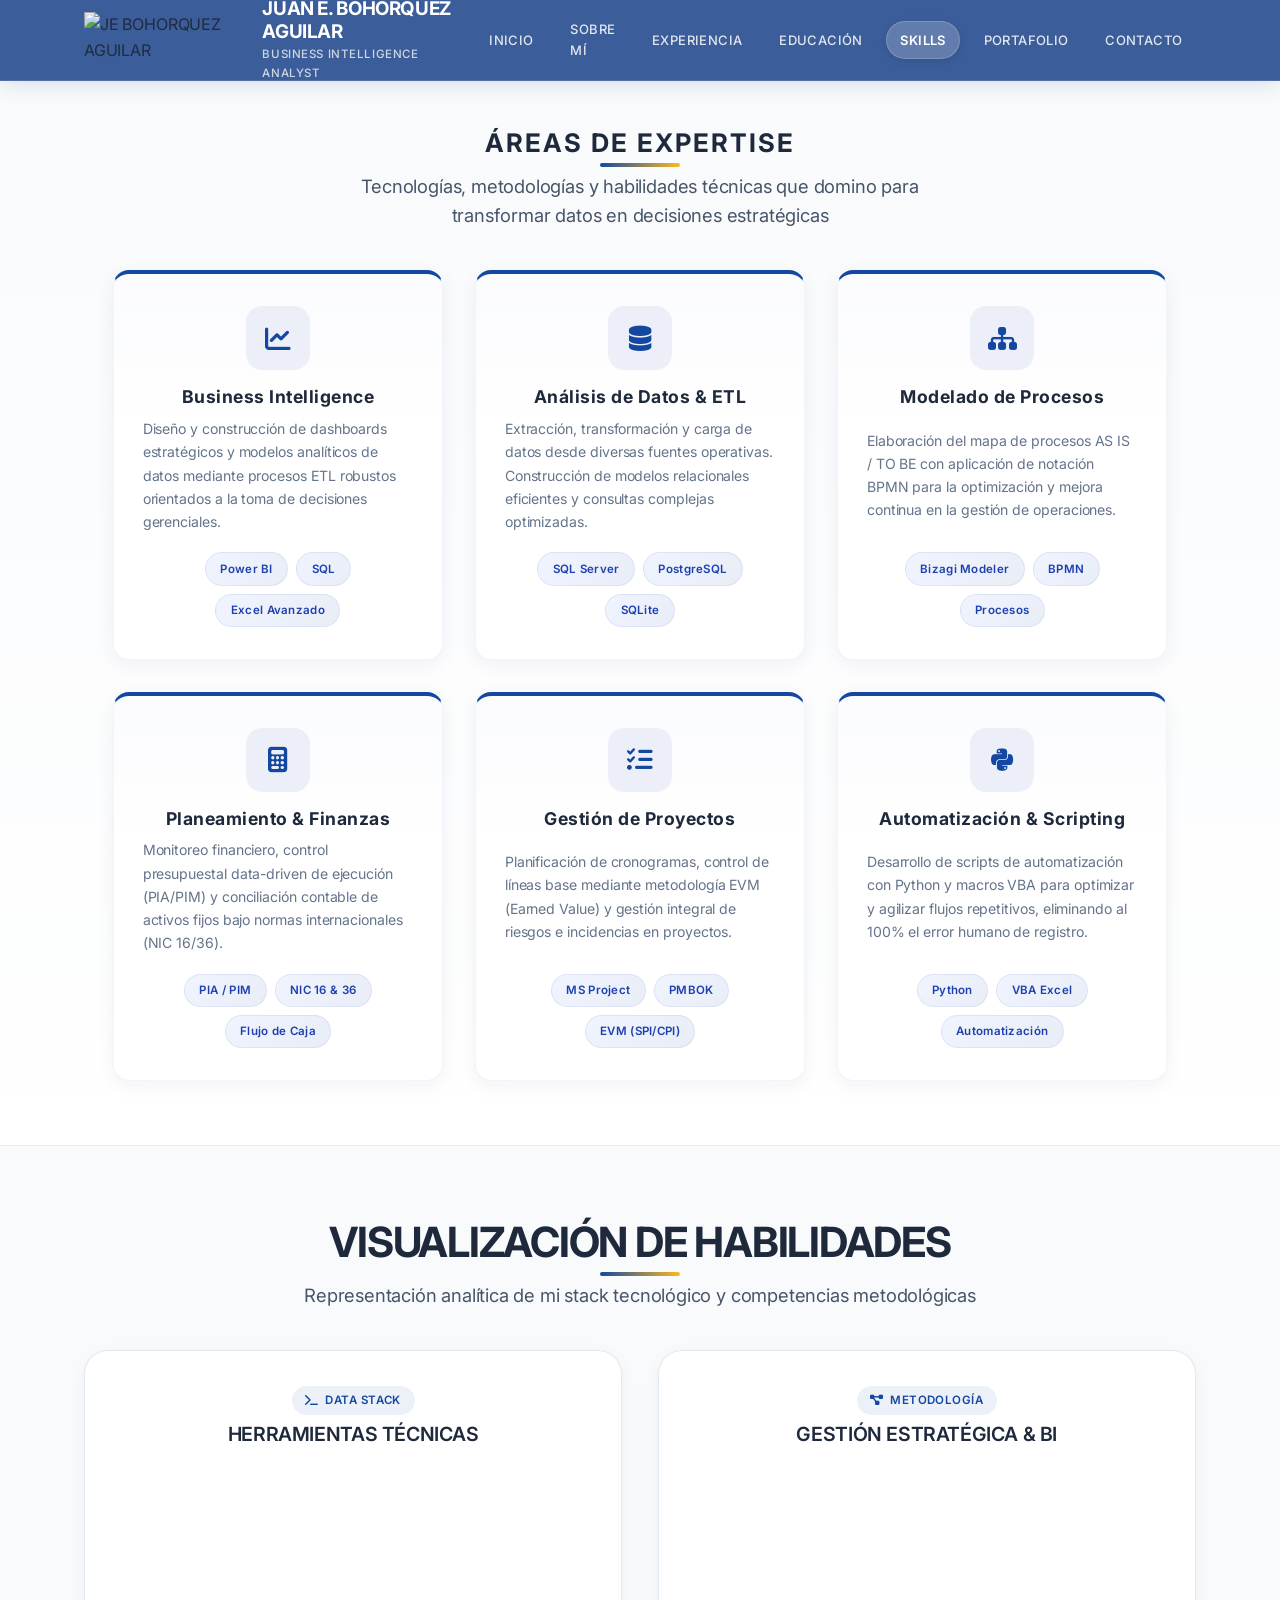
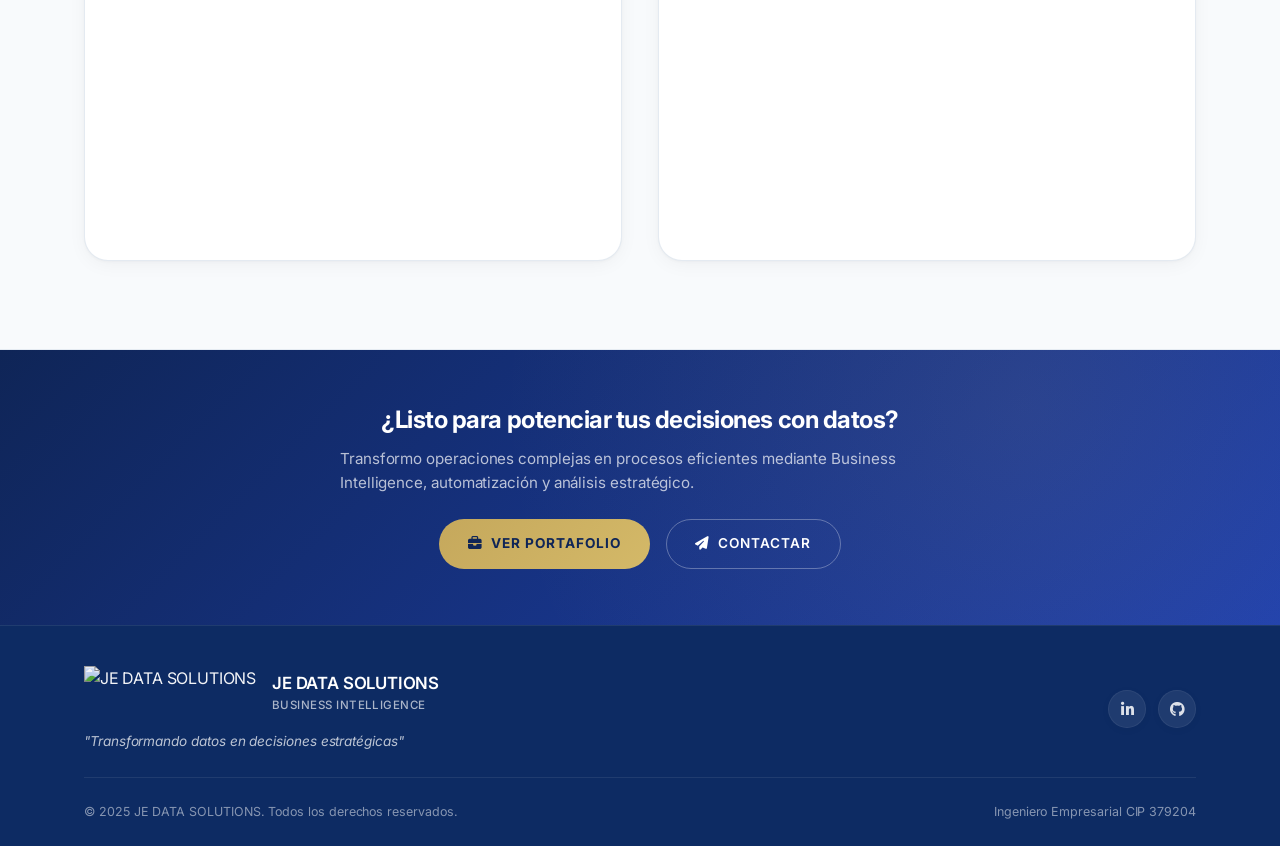
==== commit 6f96b9cc: "Mejora de tipografia estilo Apple (SF Pro / Inter), rediseno de visualizacion de habilidades y depur" ====
--- a/competencias.html
+++ b/competencias.html
@@ -7,11 +7,10 @@
     <title>Competencias y Skills | JUAN E. BOHORQUEZ AGUILAR</title>
     <link rel="icon" type="image/x-icon" href="icon/barchart.ico" />
     <link rel="stylesheet" href="style.css">
-    <!-- Fonts -->
+    <!-- Apple SF Pro / Inter System Fonts -->
     <link rel="preconnect" href="https://fonts.googleapis.com">
     <link rel="preconnect" href="https://fonts.gstatic.com" crossorigin>
-    <link href="https://fonts.googleapis.com/css2?family=Montserrat:wght@200;300;400;500;600;700&display=swap"
-        rel="stylesheet">
+    <link href="https://fonts.googleapis.com/css2?family=Inter:wght@300;400;500;600;700&display=swap" rel="stylesheet">
     <link href="https://cdnjs.cloudflare.com/ajax/libs/font-awesome/6.4.0/css/all.min.css" rel="stylesheet">
     <!-- Chart.js CDN -->
     <script src="https://cdn.jsdelivr.net/npm/chart.js"></script>
@@ -219,17 +218,19 @@
             box-shadow: 0 4px 12px rgba(30, 64, 175, 0.25);
         }
 
-        /* Charts section premium */
+        /* Charts section Apple Dashboard Style */
         .charts-section {
-            padding: 4rem 0 5rem 0;
-            background: #fdfdfd;
+            padding: 4.5rem 0 5.5rem 0;
+            background: #f8fafc;
+            border-top: 1px solid rgba(226, 232, 240, 0.8);
+            border-bottom: 1px solid rgba(226, 232, 240, 0.8);
         }
 
         .charts-container {
             display: grid;
-            grid-template-columns: repeat(auto-fit, minmax(400px, 1fr));
-            gap: 2.5rem;
-            max-width: 1100px;
+            grid-template-columns: repeat(auto-fit, minmax(440px, 1fr));
+            gap: 2.2rem;
+            max-width: 1160px;
             margin: 0 auto;
         }
 
@@ -246,52 +247,64 @@
 
             .skills-hero .section-title {
                 font-size: 1.6rem;
-                letter-spacing: 2px;
+                letter-spacing: -0.02em;
             }
         }
 
         .chart-card {
-            background: var(--white);
-            border-radius: 16px;
-            padding: 2rem;
-            box-shadow: 0 4px 20px rgba(0, 0, 0, 0.05);
-            border: 1px solid #e8ecf1;
-            transition: var(--transition);
+            background: #ffffff;
+            border-radius: 24px;
+            padding: 2.2rem 2.2rem 2.2rem 2.2rem;
+            box-shadow: 0 4px 20px -2px rgba(15, 23, 42, 0.05), 0 1px 3px rgba(15, 23, 42, 0.03);
+            border: 1px solid rgba(226, 232, 240, 0.9);
+            transition: all 0.35s cubic-bezier(0.16, 1, 0.3, 1);
+            display: flex;
+            flex-direction: column;
         }
 
         .chart-card:hover {
-            transform: translateY(-4px);
-            box-shadow: 0 10px 30px rgba(20, 72, 160, 0.08);
-            border-color: var(--primary-blue);
+            transform: translateY(-5px);
+            box-shadow: 0 20px 35px -5px rgba(16, 58, 131, 0.12), 0 8px 16px -4px rgba(0, 0, 0, 0.03);
+            border-color: rgba(20, 72, 160, 0.2);
+        }
+
+        .chart-header {
+            display: flex;
+            flex-direction: column;
+            align-items: center;
+            margin-bottom: 1.8rem;
+            gap: 0.5rem;
+        }
+
+        .chart-badge {
+            display: inline-flex;
+            align-items: center;
+            gap: 0.4rem;
+            background: rgba(20, 72, 160, 0.08);
+            color: var(--primary-blue);
+            padding: 0.3rem 0.85rem;
+            border-radius: 9999px;
+            font-family: var(--font-apple);
+            font-size: 0.72rem;
+            font-weight: 600;
+            letter-spacing: 0.04em;
+            text-transform: uppercase;
         }
 
         .chart-card h3 {
-            font-size: 1.05rem;
-            font-weight: 700;
+            font-family: var(--font-apple-display);
+            font-size: 1.22rem;
+            font-weight: 600;
             color: var(--dark-charcoal);
-            margin-bottom: 1.5rem;
+            margin: 0;
             text-align: center;
-            position: relative;
-            padding-bottom: 0.5rem;
-            letter-spacing: 1px;
-        }
-
-        .chart-card h3::after {
-            content: '';
-            position: absolute;
-            bottom: 0;
-            left: 50%;
-            transform: translateX(-50%);
-            width: 50px;
-            height: 3px;
-            background: linear-gradient(90deg, var(--primary-blue), var(--accent-gold));
-            border-radius: 2px;
+            letter-spacing: -0.02em;
         }
 
         .chart-wrapper {
             position: relative;
             width: 100%;
-            height: 320px;
+            height: 350px;
         }
 
         /* CTA Section */
@@ -527,7 +540,10 @@
             <div class="charts-container">
                 <!-- Tech Stack Chart -->
                 <div class="chart-card">
-                    <h3>DATA STACK & HERRAMIENTAS TÉCNICAS</h3>
+                    <div class="chart-header">
+                        <span class="chart-badge"><i class="fas fa-terminal"></i> Data Stack</span>
+                        <h3>HERRAMIENTAS TÉCNICAS</h3>
+                    </div>
                     <div class="chart-wrapper">
                         <canvas id="techStackChart"></canvas>
                     </div>
@@ -535,7 +551,10 @@
 
                 <!-- Methodology Chart -->
                 <div class="chart-card">
-                    <h3>METODOLOGÍAS & BI PROFICIENCY</h3>
+                    <div class="chart-header">
+                        <span class="chart-badge"><i class="fas fa-project-diagram"></i> Metodología</span>
+                        <h3>GESTIÓN ESTRATÉGICA & BI</h3>
+                    </div>
                     <div class="chart-wrapper">
                         <canvas id="methodologyChart"></canvas>
                     </div>
@@ -606,73 +625,104 @@
 
     <script src="script.js"></script>
     <script>
-        // Configuración de los Gráficos de Competencias con los colores corporativos
+        // Configuración de los Gráficos de Competencias con estética Apple Mac
         document.addEventListener('DOMContentLoaded', () => {
-            const primaryNavy = '#1e40af';
-            const accentGold = '#c5a85c';
+            const appleFont = "'Inter', -apple-system, BlinkMacSystemFont, 'SF Pro Text', sans-serif";
+            const primaryNavy = '#103a83';
+            const primaryBlue = '#1448a0';
+            const accentGold = '#ffb81c';
             const charcoal = '#1e293b';
-            const mediumGray = '#475569';
+            const mediumGray = '#64748b';
+
+            // Plugin personalizado para mostrar porcentajes al final de cada barra estilo Apple
+            const barDataLabelsPlugin = {
+                id: 'barDataLabels',
+                afterDatasetsDraw(chart) {
+                    const { ctx, data } = chart;
+                    chart.getDatasetMeta(0).data.forEach((bar, index) => {
+                        const val = data.datasets[0].data[index] + '%';
+                        ctx.save();
+                        ctx.font = '600 11.5px Inter, -apple-system, BlinkMacSystemFont, sans-serif';
+                        ctx.fillStyle = '#1448a0';
+                        ctx.textAlign = 'left';
+                        ctx.textBaseline = 'middle';
+                        ctx.fillText(val, bar.x + 8, bar.y);
+                        ctx.restore();
+                    });
+                }
+            };
 
             // Chart 1: Data Stack (Horizontal Bar Chart)
             const ctx1 = document.getElementById('techStackChart').getContext('2d');
             
-            // Creamos un degradado hermoso
-            const gradientBlue = ctx1.createLinearGradient(0, 0, 400, 0);
-            gradientBlue.addColorStop(0, '#1e40af');
-            gradientBlue.addColorStop(1, '#3b82f6');
+            // Degradado Apple Blue suave
+            const gradientBlue = ctx1.createLinearGradient(0, 0, 450, 0);
+            gradientBlue.addColorStop(0, '#103a83');
+            gradientBlue.addColorStop(1, '#2563eb');
 
             new Chart(ctx1, {
                 type: 'bar',
                 data: {
                     labels: ['Power BI', 'Microsoft Excel', 'SQL (Server/MySQL)', 'Bizagi Modeler', 'MS Project', 'VBA (Excel)', 'Python'],
                     datasets: [{
-                        label: 'Nivel de Dominio (%)',
+                        label: 'Dominio',
                         data: [95, 95, 90, 90, 85, 80, 65],
                         backgroundColor: gradientBlue,
-                        hoverBackgroundColor: '#c5a85c',
-                        borderRadius: 8,
+                        hoverBackgroundColor: '#ffb81c',
+                        borderRadius: 10,
+                        borderSkipped: false,
                         borderWidth: 0,
-                        barPercentage: 0.7
+                        barPercentage: 0.58
                     }]
                 },
+                plugins: [barDataLabelsPlugin],
                 options: {
                     indexAxis: 'y',
                     responsive: true,
                     maintainAspectRatio: false,
+                    layout: {
+                        padding: {
+                            right: 25
+                        }
+                    },
                     plugins: {
                         legend: {
                             display: false
                         },
                         tooltip: {
-                            backgroundColor: 'rgba(26, 26, 26, 0.95)',
-                            titleFont: { family: 'Montserrat', weight: 'bold' },
-                            bodyFont: { family: 'Montserrat' },
+                            backgroundColor: 'rgba(15, 23, 42, 0.92)',
+                            titleFont: { family: appleFont, size: 12, weight: 600 },
+                            bodyFont: { family: appleFont, size: 11.5 },
+                            padding: 10,
+                            cornerRadius: 8,
                             callbacks: {
                                 label: function(context) {
-                                    return ` Dominio: ${context.raw}%`;
+                                    return ` Nivel de Dominio: ${context.raw}%`;
                                 }
                             }
                         }
                     },
                     scales: {
                         x: {
-                            max: 100,
+                            max: 105,
                             ticks: {
-                                font: { family: 'Montserrat', size: 10, weight: 500 },
+                                font: { family: appleFont, size: 10.5, weight: 500 },
                                 color: mediumGray,
                                 callback: function(value) { return value + '%'; }
                             },
                             grid: {
-                                color: '#e8ecf1'
+                                color: 'rgba(226, 232, 240, 0.7)',
+                                drawBorder: false
                             }
                         },
                         y: {
                             ticks: {
-                                font: { family: 'Montserrat', size: 11, weight: 600 },
+                                font: { family: appleFont, size: 12, weight: 600 },
                                 color: charcoal
                             },
                             grid: {
-                                display: false
+                                display: false,
+                                drawBorder: false
                             }
                         }
                     }
@@ -689,14 +739,14 @@
                     datasets: [{
                         label: 'Nivel Competitivo',
                         data: [95, 90, 90, 90, 85, 85],
-                        backgroundColor: 'rgba(30, 64, 175, 0.12)',
-                        borderColor: primaryNavy,
-                        borderWidth: 2,
-                        pointBackgroundColor: accentGold,
-                        pointBorderColor: primaryNavy,
-                        pointBorderWidth: 1.5,
-                        pointRadius: 4,
-                        pointHoverRadius: 6
+                        backgroundColor: 'rgba(20, 72, 160, 0.16)',
+                        borderColor: '#1448a0',
+                        borderWidth: 2.5,
+                        pointBackgroundColor: '#ffb81c',
+                        pointBorderColor: '#ffffff',
+                        pointBorderWidth: 2,
+                        pointRadius: 5,
+                        pointHoverRadius: 8
                     }]
                 },
                 options: {
@@ -707,21 +757,29 @@
                             display: false
                         },
                         tooltip: {
-                            backgroundColor: 'rgba(26, 26, 26, 0.95)',
-                            titleFont: { family: 'Montserrat', weight: 'bold' },
-                            bodyFont: { family: 'Montserrat' }
+                            backgroundColor: 'rgba(15, 23, 42, 0.92)',
+                            titleFont: { family: appleFont, size: 12, weight: 600 },
+                            bodyFont: { family: appleFont, size: 11.5 },
+                            padding: 10,
+                            cornerRadius: 8,
+                            callbacks: {
+                                label: function(context) {
+                                    return ` Score: ${context.raw}%`;
+                                }
+                            }
                         }
                     },
                     scales: {
                         r: {
                             angleLines: {
-                                color: '#e8ecf1'
+                                color: 'rgba(203, 213, 225, 0.65)'
                             },
                             grid: {
-                                color: '#e8ecf1'
+                                color: 'rgba(203, 213, 225, 0.65)',
+                                circular: true
                             },
                             pointLabels: {
-                                font: { family: 'Montserrat', size: 10, weight: 600 },
+                                font: { family: appleFont, size: 11.5, weight: 600 },
                                 color: charcoal
                             },
                             ticks: {
--- a/style.css
+++ b/style.css
@@ -2,6 +2,11 @@
    1. VARIABLES & RESET
    ========================================================================== */
 :root {
+    /* Apple SF Pro / Inter Typography System */
+    --font-apple: -apple-system, BlinkMacSystemFont, "SF Pro Text", "SF Pro Display", "Inter", -system-ui, "Helvetica Neue", Helvetica, Arial, sans-serif;
+    --font-apple-display: -apple-system, BlinkMacSystemFont, "SF Pro Display", "SF Pro Text", "Inter", -system-ui, "Helvetica Neue", Helvetica, Arial, sans-serif;
+    --font-apple-mono: SFMono-Regular, Menlo, Monaco, Consolas, "Liberation Mono", "Courier New", monospace;
+
     /* Premium Financial & Analytics Color System */
     --primary-navy: #103a83;       /* Rich, highly pleasant Navy Blue (Vibrant & Trustworthy) */
     --primary-blue: #1448a0;       /* Gorgeous Royal Blue (Body & Main Highlights) */
@@ -23,7 +28,7 @@
     --shadow-glow: 0 0 15px rgba(197, 168, 92, 0.15);
     --border-radius: 12px;         /* Modern elegant curves */
     --border-radius-lg: 18px;      /* Large rounded corners for main cards */
-    --transition: all 0.3s cubic-bezier(0.4, 0, 0.2, 1);
+    --transition: all 0.3s cubic-bezier(0.16, 1, 0.3, 1);
 }
 
 * {
@@ -35,16 +40,19 @@
 html {
     scroll-behavior: smooth;
     font-size: 16px;
+    -webkit-font-smoothing: antialiased;
+    -moz-osx-font-smoothing: grayscale;
+    text-rendering: optimizeLegibility;
 }
 
 body {
-    font-family: 'Montserrat', sans-serif;
+    font-family: var(--font-apple);
     line-height: 1.6;
     color: var(--dark-charcoal);
     background-color: var(--white);
     overflow-x: hidden;
-    font-weight: 300;
-    /* Lighter weight for elegance */
+    font-weight: 400;
+    letter-spacing: -0.011em;
 }
 
 /* ==========================================================================
@@ -64,31 +72,36 @@
 h4,
 h5,
 h6 {
-    font-family: 'Montserrat', sans-serif;
+    font-family: var(--font-apple-display);
     font-weight: 600;
     line-height: 1.2;
     margin-bottom: 0.8rem;
+    letter-spacing: -0.025em;
 }
 
 h1 {
     font-size: clamp(2rem, 5vw, 3rem);
     font-weight: 700;
+    letter-spacing: -0.03em;
 }
 
 h2 {
     font-size: clamp(1.75rem, 4vw, 2.5rem);
     text-align: center;
+    letter-spacing: -0.025em;
 }
 
 h3 {
     font-size: clamp(1.4rem, 3vw, 1.8rem);
+    letter-spacing: -0.02em;
 }
 
 p {
     margin-bottom: 0.8rem;
     font-size: 0.95rem;
-    line-height: 1.5;
+    line-height: 1.6;
     text-align: left;
+    letter-spacing: -0.005em;
 }
 
 /* Helper Classes */
@@ -100,7 +113,6 @@
 /* Global Section Headers */
 .section-header {
     text-align: center;
-    text-align: center;
     margin-bottom: 2.5rem;
 }
 
@@ -111,7 +123,10 @@
 }
 
 .section-title {
-    font-size: clamp(1.75rem, 4vw, 2.5rem);
+    font-family: var(--font-apple-display);
+    font-size: clamp(1.85rem, 4vw, 2.6rem);
+    font-weight: 700;
+    letter-spacing: -0.03em;
     color: var(--dark-charcoal);
     margin-bottom: 0.8rem;
     position: relative;
@@ -130,9 +145,11 @@
 }
 
 .section-subtitle {
-    font-size: 1.2rem;
+    font-family: var(--font-apple);
+    font-size: 1.15rem;
     color: var(--medium-gray);
     font-weight: 400;
+    letter-spacing: -0.01em;
 }
 
 /* Global Buttons */
@@ -221,32 +238,33 @@
     top: 0;
     left: 0;
     width: 100%;
-    background: rgba(16, 58, 131, 0.85); /* Vibrant Semitransparent navy */
-    backdrop-filter: blur(12px);
-    -webkit-backdrop-filter: blur(12px);
-    border-bottom: 1px solid rgba(255, 255, 255, 0.05);
+    background: rgba(16, 58, 131, 0.82); /* Apple translucent navy bar */
+    backdrop-filter: blur(20px) saturate(180%);
+    -webkit-backdrop-filter: blur(20px) saturate(180%);
+    border-bottom: 1px solid rgba(255, 255, 255, 0.12);
     z-index: 1000;
     transition: var(--transition);
-    box-shadow: var(--shadow-md);
+    box-shadow: 0 4px 20px rgba(10, 36, 80, 0.12);
 }
 
 .header.scrolled {
-    background: rgba(16, 58, 131, 0.95);
-    box-shadow: var(--shadow-lg);
-    border-bottom: 1px solid rgba(255, 255, 255, 0.08);
+    background: rgba(16, 58, 131, 0.94);
+    box-shadow: 0 8px 30px rgba(10, 36, 80, 0.2);
+    border-bottom: 1px solid rgba(255, 255, 255, 0.15);
 }
 
 .header-content {
     display: flex;
     align-items: center;
     justify-content: space-between;
-    padding: 1rem 0;
+    padding: 0.8rem 0;
     height: 80px;
     transition: var(--transition);
 }
 
 .header.scrolled .header-content {
     height: 70px;
+    padding: 0.5rem 0;
 }
 
 /* Branding */
@@ -257,15 +275,15 @@
 }
 
 .brand-logo {
-    height: 60px;
+    height: 56px;
     width: auto;
-    opacity: 0.9;
+    opacity: 0.95;
     transition: var(--transition);
 }
 
 .brand-logo:hover {
     opacity: 1;
-    transform: scale(1.05);
+    transform: scale(1.04);
 }
 
 .brand {
@@ -274,18 +292,22 @@
 }
 
 .brand-name {
-    font-size: 1.25rem;
+    font-family: var(--font-apple-display);
+    font-size: 1.18rem;
     font-weight: 700;
     color: var(--white);
-    letter-spacing: -0.5px;
+    letter-spacing: -0.02em;
+    line-height: 1.2;
 }
 
 .brand-tagline {
-    font-size: 0.75rem;
+    font-family: var(--font-apple);
+    font-size: 0.72rem;
     font-weight: 500;
-    color: var(--light-gray);
-    letter-spacing: 0.5px;
+    color: rgba(255, 255, 255, 0.75);
+    letter-spacing: 0.05em;
     text-transform: uppercase;
+    margin-top: 2px;
 }
 
 /* Navigation */
@@ -297,42 +319,38 @@
 .nav-menu {
     display: flex;
     list-style: none;
-    gap: 1.25rem;
+    gap: 0.6rem;
     margin: 0;
     padding: 0;
+    align-items: center;
 }
 
 .nav-link {
     text-decoration: none;
+    color: rgba(255, 255, 255, 0.85);
+    font-family: var(--font-apple);
+    font-weight: 500;
+    font-size: 0.8125rem;
+    text-transform: uppercase;
+    letter-spacing: 0.03em;
+    padding: 0.45rem 0.85rem;
+    border-radius: 20px;
+    position: relative;
+    transition: all 0.25s cubic-bezier(0.16, 1, 0.3, 1);
+    display: inline-block;
+}
+
+.nav-link:hover {
     color: var(--white);
+    background: rgba(255, 255, 255, 0.1);
+}
+
+.nav-link.active {
+    color: var(--white);
+    background: rgba(255, 255, 255, 0.2);
     font-weight: 600;
-    font-size: 0.78rem;
-    text-transform: uppercase;
-    letter-spacing: 0.3px;
-    padding: 0.4rem 0;
-    position: relative;
-    transition: var(--transition);
-}
-
-.nav-link::after {
-    content: '';
-    position: absolute;
-    bottom: 0;
-    left: 0;
-    width: 0;
-    height: 2px;
-    background: var(--accent-teal);
-    transition: var(--transition);
-}
-
-.nav-link:hover::after,
-.nav-link.active::after {
-    width: 100%;
-}
-
-.nav-link:hover,
-.nav-link.active {
-    color: var(--accent-teal);
+    border: 1px solid rgba(255, 255, 255, 0.18);
+    box-shadow: 0 2px 8px rgba(0, 0, 0, 0.12);
 }
 
 /* Mobile Menu Toggle */
@@ -1292,35 +1310,37 @@
    7. PORTFOLIO SECTION (#portfolio)
    ========================================================================== */
 .portfolio {
-    padding: 20px;
+    padding: 120px 20px 80px 20px;
     background: var(--light-gray);
-    /* Elegant Cream */
-    /* Subtle Cool Gray */
     min-height: 100vh;
-    /* Full viewport height */
-    display: flex;
-    align-items: center;
+    display: flex;
+    align-items: flex-start;
 }
 
 .portfolio-filters {
     display: flex;
     justify-content: center;
-    gap: 1rem;
+    gap: 0.75rem;
     margin-bottom: 3rem;
     flex-wrap: wrap;
 }
 
 .filter-btn {
-    background: transparent;
-    border: 2px solid var(--light-gray);
-    padding: 0.75rem 1.5rem;
-    border-radius: 50px;
-    font-weight: 600;
-    font-size: 0.875rem;
+    background: rgba(255, 255, 255, 0.85);
+    border: 1px solid rgba(20, 72, 160, 0.15);
+    color: var(--medium-gray);
+    padding: 0.65rem 1.4rem;
+    border-radius: 9999px;
+    font-family: var(--font-apple);
+    font-weight: 500;
+    font-size: 0.8125rem;
     text-transform: uppercase;
-    letter-spacing: 0.5px;
+    letter-spacing: 0.03em;
     cursor: pointer;
-    transition: var(--transition);
+    transition: all 0.25s cubic-bezier(0.16, 1, 0.3, 1);
+    backdrop-filter: blur(10px);
+    -webkit-backdrop-filter: blur(10px);
+    box-shadow: 0 2px 6px rgba(0, 0, 0, 0.03);
 }
 
 .filter-btn.active,
@@ -1328,56 +1348,58 @@
     background: var(--primary-blue);
     color: var(--white);
     border-color: var(--primary-blue);
+    box-shadow: 0 4px 14px rgba(20, 72, 160, 0.28);
+    transform: translateY(-1px);
 }
 
 .portfolio-grid {
     display: grid;
-    grid-template-columns: repeat(auto-fill, minmax(300px, 1fr));
-    gap: 2rem;
+    grid-template-columns: repeat(auto-fill, minmax(320px, 1fr));
+    gap: 2.2rem;
 }
 
 .portfolio-item {
     background: var(--white);
     border-radius: 20px;
-    /* Rounder corners */
     overflow: hidden;
-    box-shadow: var(--shadow-md);
-    transition: var(--transition);
-    border: 1px solid #e1e4e8;
-    /* Contoured Border */
+    box-shadow: 0 4px 20px -2px rgba(15, 23, 42, 0.06), 0 1px 3px rgba(15, 23, 42, 0.04);
+    transition: all 0.35s cubic-bezier(0.16, 1, 0.3, 1);
+    border: 1px solid rgba(226, 232, 240, 0.85);
     display: flex;
     flex-direction: column;
     height: 100%;
 }
 
 .portfolio-item:hover {
-    transform: translateY(-8px) scale(1.02);
-    /* Lift and Zoom */
-    box-shadow: 0 20px 40px rgba(10, 36, 80, 0.2);
+    transform: translateY(-6px);
+    box-shadow: 0 20px 35px -5px rgba(16, 58, 131, 0.16), 0 8px 16px -4px rgba(0, 0, 0, 0.04);
+    border-color: rgba(20, 72, 160, 0.2);
+}
+
+.portfolio-item.is-hidden {
+    display: none !important;
+    opacity: 0 !important;
+    transform: scale(0.96) !important;
 }
 
 .portfolio-img {
     position: relative;
     height: 220px;
-    /* Optimal height */
     overflow: hidden;
-    padding: 8px;
-    /* Small white margins all around */
+    padding: 10px;
     display: flex;
     align-items: center;
     justify-content: center;
+    background: #f1f5f9;
 }
 
 .portfolio-img img {
     width: 100%;
     height: 100%;
-    /* Fill the padded area */
     object-fit: contain;
-    /* Show complete image */
-    transition: var(--transition);
-    border-radius: 8px;
-    /* Smaller radius to match small border */
-    box-shadow: 0 4px 10px rgba(0, 0, 0, 0.05);
+    transition: var(--transition);
+    border-radius: 12px;
+    box-shadow: 0 4px 10px rgba(0, 0, 0, 0.04);
 }
 
 .portfolio-overlay {
@@ -1386,8 +1408,9 @@
     left: 0;
     width: 100%;
     height: 100%;
-    background: rgba(16, 58, 131, 0.9);
-    /* Primary Navy Overlay */
+    background: rgba(16, 58, 131, 0.85);
+    backdrop-filter: blur(4px);
+    -webkit-backdrop-filter: blur(4px);
     display: flex;
     align-items: center;
     justify-content: center;
@@ -1400,7 +1423,7 @@
 }
 
 .portfolio-item:hover .portfolio-img img {
-    transform: scale(1.1);
+    transform: scale(1.06);
 }
 
 .portfolio-actions {
@@ -1409,29 +1432,30 @@
 }
 
 .action-btn {
-    width: 50px;
-    height: 50px;
+    width: 48px;
+    height: 48px;
     border-radius: 50%;
     background: var(--white);
     border: none;
-    color: var(--dark-charcoal);
-    font-size: 1.25rem;
+    color: var(--primary-navy);
+    font-size: 1.15rem;
     cursor: pointer;
-    transition: var(--transition);
+    transition: all 0.25s cubic-bezier(0.16, 1, 0.3, 1);
     display: flex;
     align-items: center;
     justify-content: center;
     text-decoration: none;
+    box-shadow: 0 4px 12px rgba(0, 0, 0, 0.15);
 }
 
 .action-btn:hover {
-    background: var(--accent-teal);
-    color: var(--white);
-    transform: scale(1.1);
+    background: var(--accent-gold);
+    color: var(--primary-navy);
+    transform: scale(1.12);
 }
 
 .portfolio-content {
-    padding: 1.5rem;
+    padding: 1.75rem;
     flex-grow: 1;
     display: flex;
     flex-direction: column;
@@ -1441,15 +1465,22 @@
     text-align: center;
     color: var(--dark-charcoal);
     margin-bottom: 0.75rem;
-    font-size: 1.25rem;
+    font-family: var(--font-apple-display);
+    font-size: 1.28rem;
+    font-weight: 600;
+    letter-spacing: -0.02em;
+    line-height: 1.3;
 }
 
 .portfolio-content p {
     color: var(--medium-gray);
     margin-bottom: 1.5rem;
     text-align: center;
+    font-family: var(--font-apple);
+    font-size: 0.9375rem;
+    line-height: 1.6;
+    letter-spacing: -0.005em;
     flex-grow: 1;
-    /* Push content apart */
 }
 
 .portfolio-tags {
@@ -1461,12 +1492,15 @@
 }
 
 .portfolio-tag {
-    background: var(--light-gray);
+    background: rgba(20, 72, 160, 0.07);
     color: var(--primary-blue);
-    padding: 0.375rem 0.75rem;
-    border-radius: 50px;
+    padding: 0.35rem 0.85rem;
+    border-radius: 9999px;
+    font-family: var(--font-apple);
     font-size: 0.75rem;
     font-weight: 500;
+    letter-spacing: 0.01em;
+    border: 1px solid rgba(20, 72, 160, 0.12);
 }
 
 .portfolio-link {
@@ -1474,20 +1508,29 @@
     align-items: center;
     gap: 0.5rem;
     color: var(--primary-blue);
+    font-family: var(--font-apple);
     font-weight: 600;
+    font-size: 0.875rem;
+    letter-spacing: -0.01em;
     text-decoration: none;
     transition: var(--transition);
     justify-content: center;
     width: 100%;
     margin-top: auto;
-    /* Fix to bottom */
     padding-top: 1rem;
-    border-top: 1px solid var(--light-gray);
+    border-top: 1px solid rgba(226, 232, 240, 0.8);
+}
+
+.portfolio-link i {
+    transition: transform 0.25s cubic-bezier(0.16, 1, 0.3, 1);
 }
 
 .portfolio-link:hover {
-    color: var(--accent-teal);
-    gap: 0.75rem;
+    color: var(--accent-gold);
+}
+
+.portfolio-link:hover i {
+    transform: translateX(4px);
 }
 
 /* ==========================================================================
@@ -1671,37 +1714,50 @@
 /* ==========================================================================
    9. FOOTER
    ========================================================================== */
-/* Distinct Footer Background */
 .footer {
-    background: var(--primary-navy);
-    /* Deep Royal Navy */
+    background: #0d2b63;
     color: var(--white);
-    padding: 1rem 0;
+    padding: 2.5rem 0 1.5rem 0;
+    border-top: 1px solid rgba(255, 255, 255, 0.08);
 }
 
 .footer-content {
     display: grid;
-    grid-template-columns: 1fr 2fr;
-    gap: 1.5rem;
-    margin-bottom: 1rem;
+    grid-template-columns: 1.5fr 1fr;
+    gap: 2rem;
+    margin-bottom: 1.5rem;
+    align-items: center;
 }
 
 .footer-brand .logo-group {
-    margin-bottom: 1rem;
+    margin-bottom: 0.6rem;
 }
 
 .footer-brand .brand-name {
+    font-family: var(--font-apple-display);
+    font-size: 1.05rem;
+    font-weight: 600;
+    letter-spacing: -0.01em;
     color: var(--white);
 }
 
 .footer-brand .brand-tagline {
-    color: rgba(255, 255, 255, 0.7);
+    font-family: var(--font-apple);
+    font-size: 0.72rem;
+    font-weight: 500;
+    letter-spacing: 0.04em;
+    color: rgba(255, 255, 255, 0.65);
+    text-transform: uppercase;
 }
 
 .footer-description {
-    text-align: center;
-    color: rgba(255, 255, 255, 0.8);
+    text-align: left;
+    font-family: var(--font-apple);
+    color: rgba(255, 255, 255, 0.72);
+    font-size: 0.85rem;
+    font-style: italic;
     margin: 0;
+    letter-spacing: -0.005em;
 }
 
 .footer-links {
@@ -1710,37 +1766,48 @@
     align-items: center;
 }
 
-.footer-column ul {
-    display: none;
-}
-
-.footer-column h4 {
-    display: none;
-}
-
-.footer-column ul li a {
-    color: rgba(255, 255, 255, 0.7);
+.social-links {
+    display: flex;
+    gap: 0.75rem;
+}
+
+.social-link {
+    width: 38px;
+    height: 38px;
+    border-radius: 50%;
+    background: rgba(255, 255, 255, 0.08);
+    color: rgba(255, 255, 255, 0.85);
+    display: inline-flex;
+    align-items: center;
+    justify-content: center;
     text-decoration: none;
-    transition: var(--transition);
-}
-
-.footer-column ul li a:hover {
-    color: var(--white);
+    font-size: 0.95rem;
+    transition: all 0.25s cubic-bezier(0.16, 1, 0.3, 1);
+    border: 1px solid rgba(255, 255, 255, 0.06);
+}
+
+.social-link:hover {
+    background: var(--accent-gold);
+    color: var(--primary-navy);
+    transform: translateY(-2px);
+    box-shadow: 0 4px 12px rgba(255, 184, 28, 0.3);
 }
 
 .footer-bottom {
     display: flex;
     justify-content: space-between;
     align-items: center;
-    padding-top: 2rem;
-    border-top: 1px solid rgba(255, 255, 255, 0.1);
+    padding-top: 1.5rem;
+    border-top: 1px solid rgba(255, 255, 255, 0.08);
 }
 
 .copyright p,
 .footer-credits p {
-    color: rgba(255, 255, 255, 0.6);
+    font-family: var(--font-apple);
+    color: rgba(255, 255, 255, 0.5);
     margin: 0;
-    font-size: 0.875rem;
+    font-size: 0.78rem;
+    letter-spacing: -0.005em;
 }
 
 /* ==========================================================================
